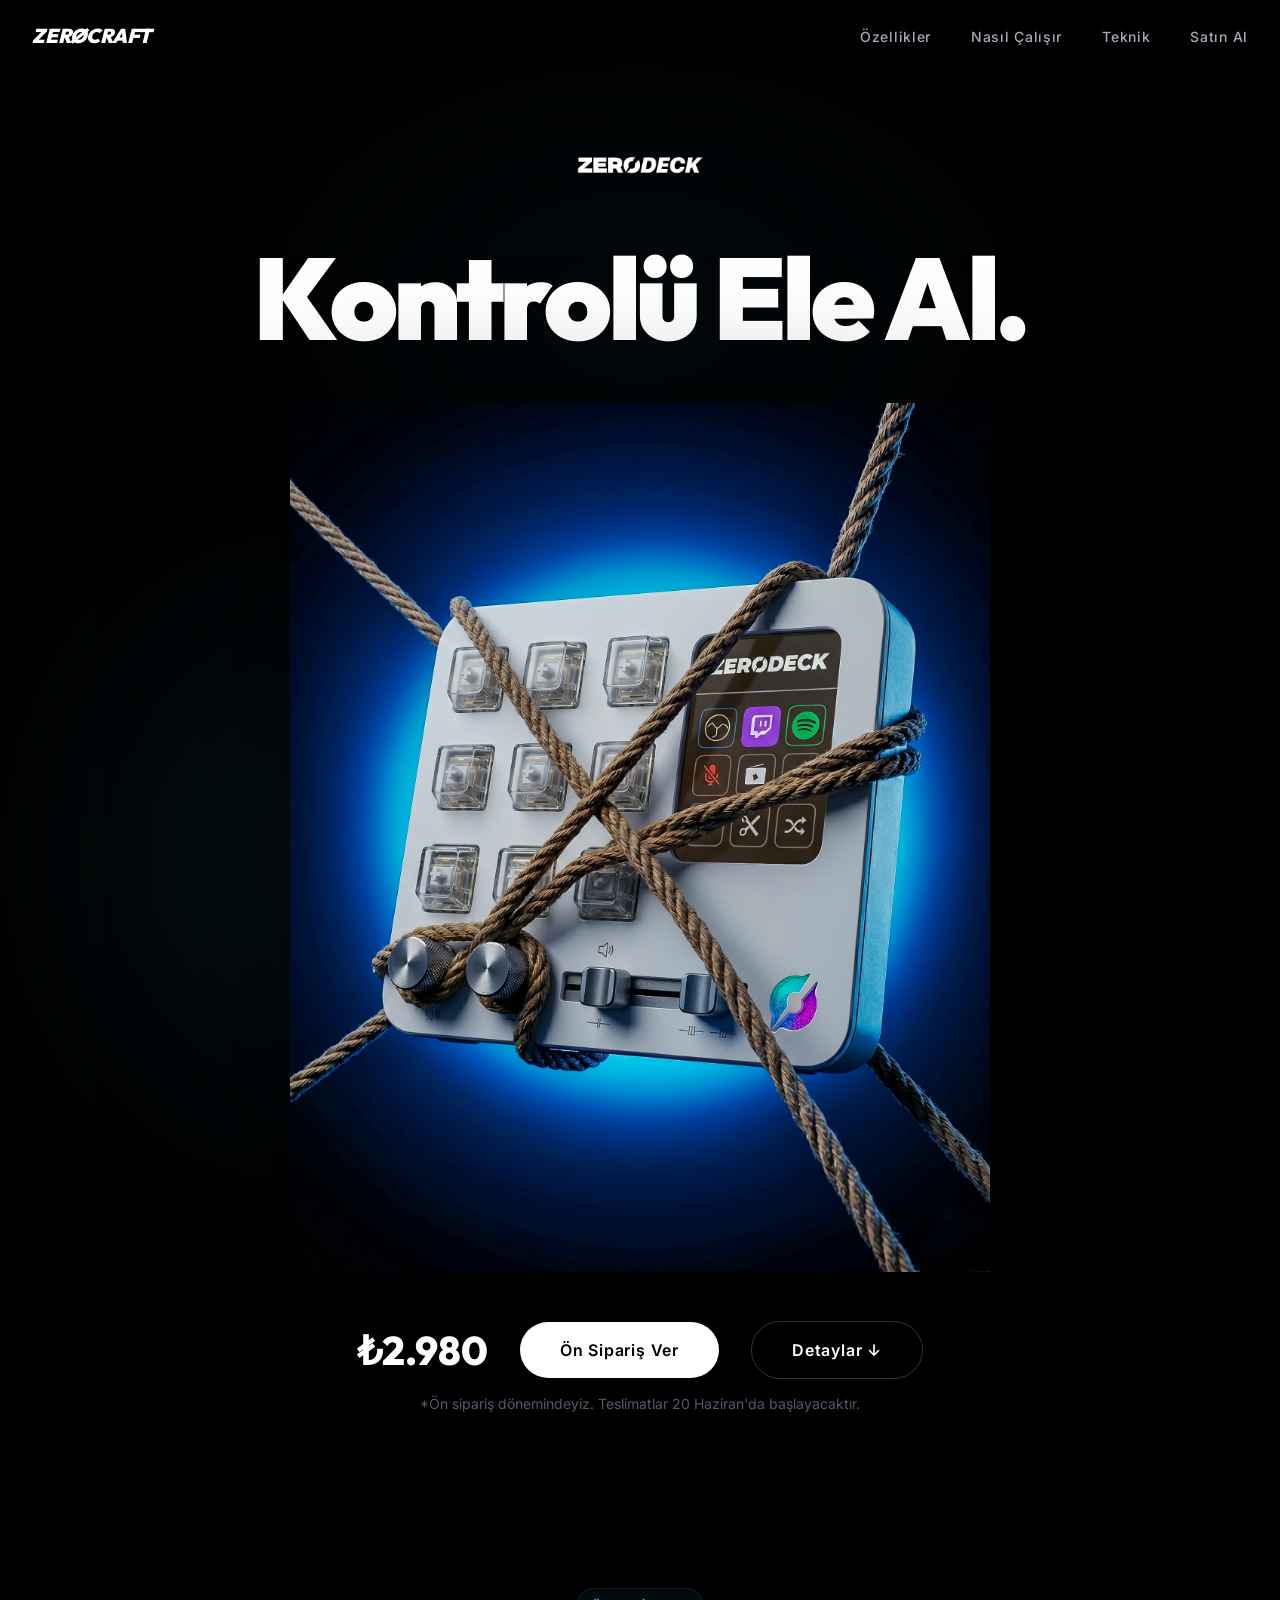
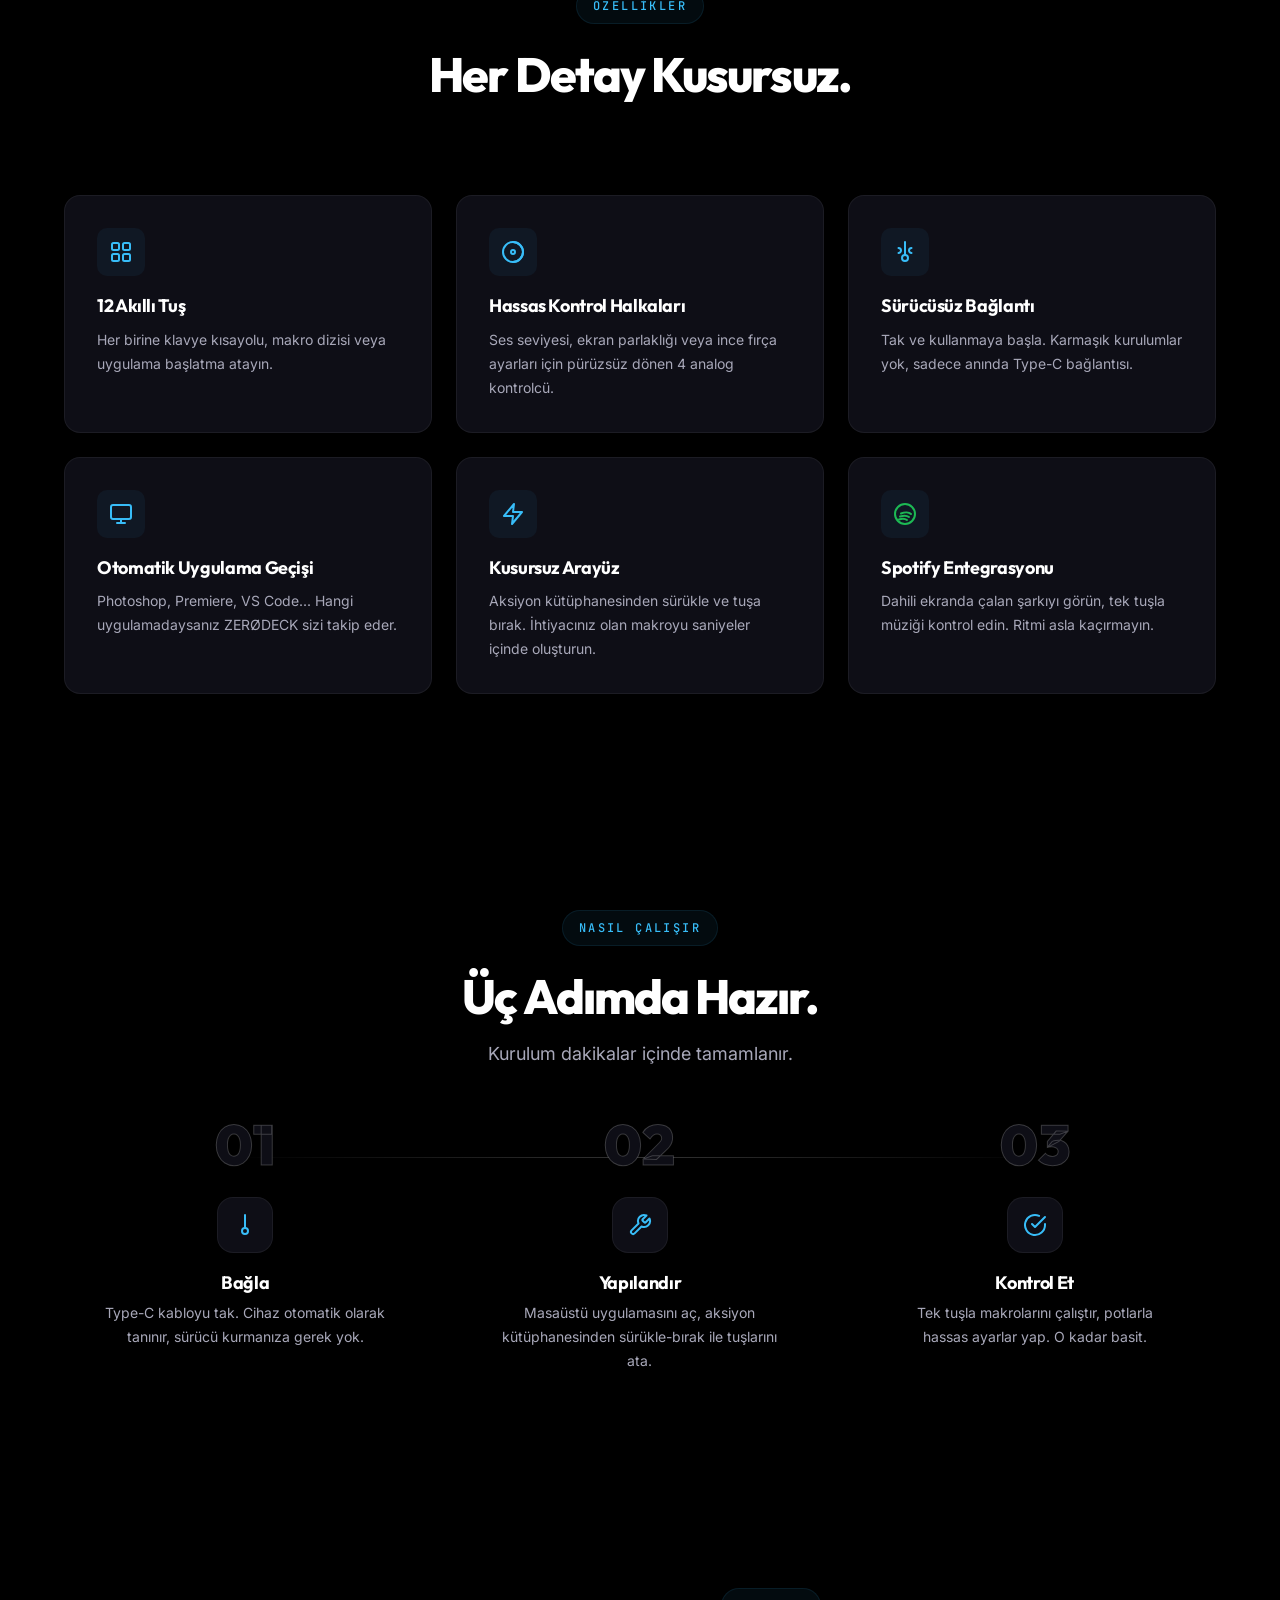
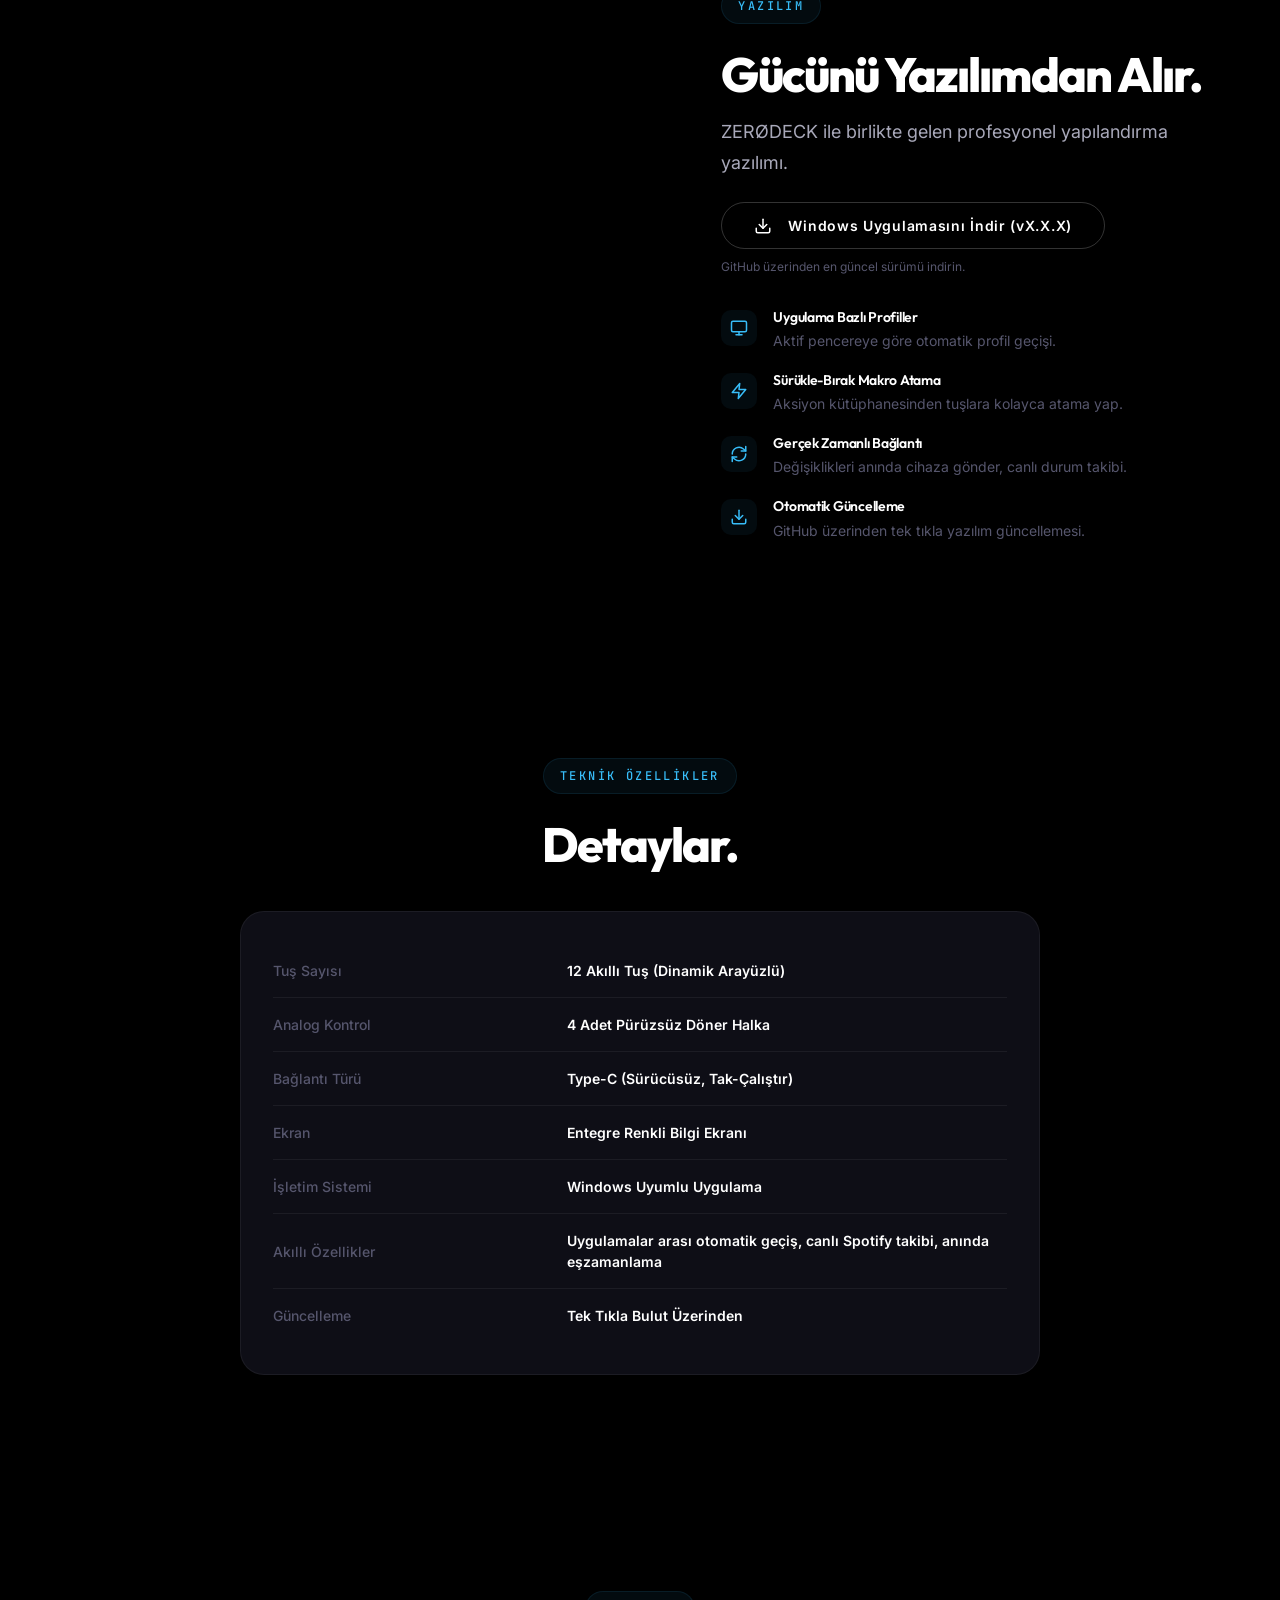
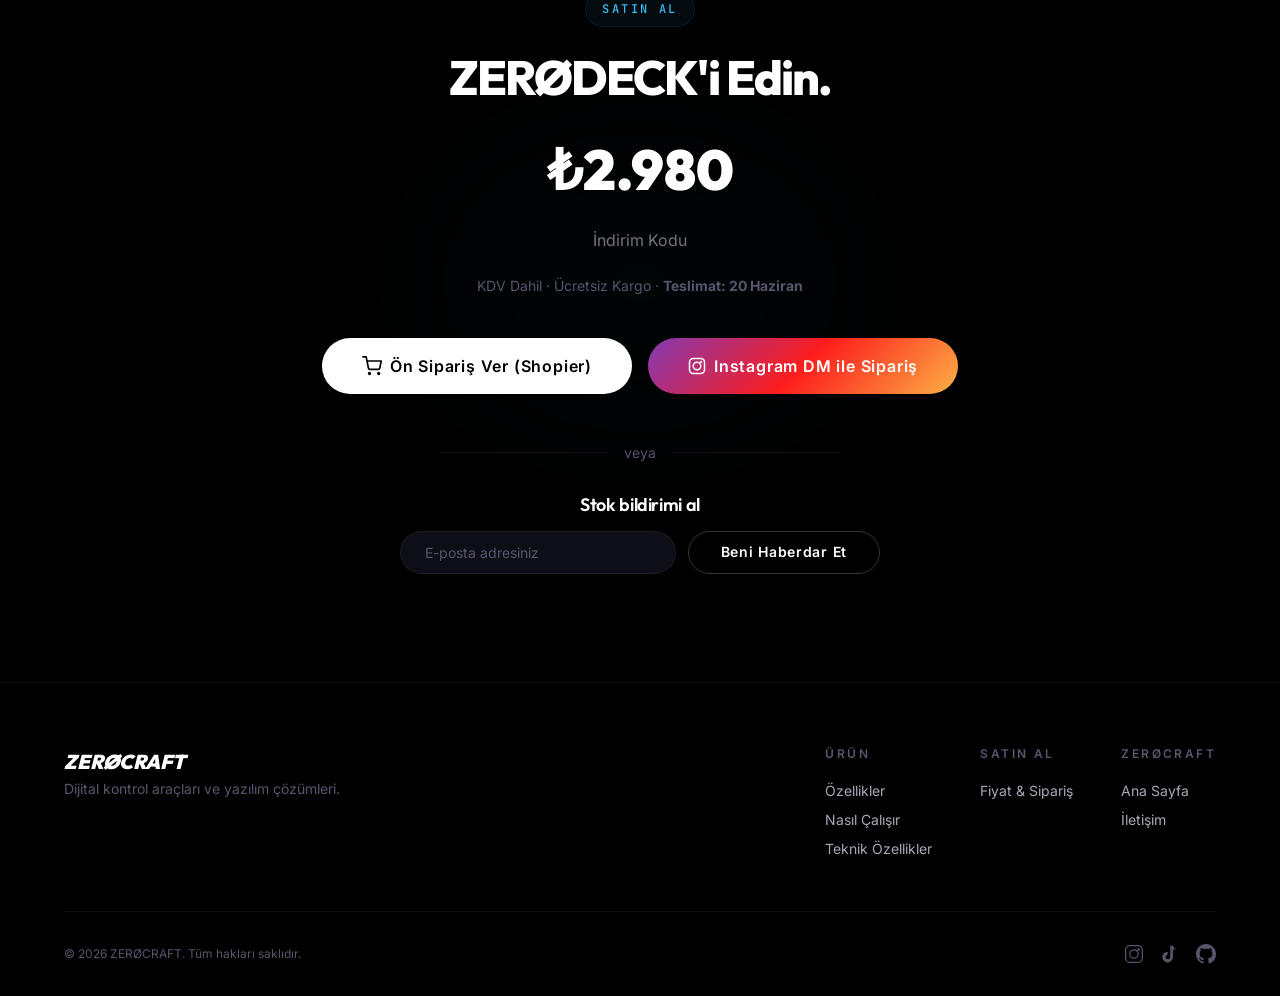
==== zerodeck.html @ d4133d85 "Remove open source links" ====
<!DOCTYPE html>
<html lang="tr">
<head>
  <meta charset="UTF-8">
  <meta name="viewport" content="width=device-width, initial-scale=1.0">
  <title>ZERØDECK — Makro Kontrol Cihazı | ZERØCRAFT</title>
  <meta name="description" content="ZERØDECK — 12 programlanabilir tuş ve 4 analog potansiyometre ile masaüstü iş akışını kontrol et. ₺2.980">
  <meta name="theme-color" content="#000000">
  <meta property="og:title" content="ZERØDECK — Makro Kontrol Cihazı">
  <meta property="og:description" content="12 akıllı tuş, hassas kontrol halkaları, kusursuz entegrasyon. ₺2.980">
  <meta property="og:type" content="product">
  <meta property="og:url" content="https://zerocraft.store/zerodeck">
  <meta property="product:price:amount" content="2980">
  <meta property="product:price:currency" content="TRY">
  <link rel="icon" type="image/png" href="assets/logos/zerodeck-icon.png">
  <link rel="preconnect" href="https://fonts.googleapis.com">
  <link rel="preconnect" href="https://fonts.gstatic.com" crossorigin>
  <link href="https://fonts.googleapis.com/css2?family=Inter:wght@300;400;500;600;700&family=JetBrains+Mono:wght@400;500&family=Outfit:wght@400;500;600;700;800;900&display=swap" rel="stylesheet">
  <link rel="stylesheet" href="css/tokens.css">
  <link rel="stylesheet" href="css/reset.css">
  <link rel="stylesheet" href="css/layout.css">
  <link rel="stylesheet" href="css/components.css">
  <link rel="stylesheet" href="css/animations.css">
  <link rel="stylesheet" href="css/pages.css">
</head>
<body>

  <!-- ======== NAVBAR ======== -->
  <nav class="navbar" id="navbar">
    <div class="nav-inner">
      <a href="index.html" class="nav-logo" id="nav-logo">ZERØCRAFT</a>
      <div class="nav-links" id="nav-links">
        <a href="#ozellikler" class="nav-link">Özellikler</a>
        <a href="#nasil-calisir" class="nav-link">Nasıl Çalışır</a>
        <a href="#teknik" class="nav-link">Teknik</a>
        <a href="#satin-al" class="nav-link">Satın Al</a>
      </div>
      <button class="nav-hamburger" id="nav-hamburger" aria-label="Menüyü aç">
        <span></span>
        <span></span>
        <span></span>
      </button>
    </div>
  </nav>

  <!-- Mobile Overlay -->
  <div class="nav-mobile-overlay" id="nav-mobile-overlay">
    <a href="#ozellikler" class="nav-link" data-mobile-link>Özellikler</a>
    <a href="#nasil-calisir" class="nav-link" data-mobile-link>Nasıl Çalışır</a>
    <a href="#teknik" class="nav-link" data-mobile-link>Teknik</a>
    <a href="#satin-al" class="nav-link" data-mobile-link>Satın Al</a>
    <hr class="divider" style="width:60px; margin: 16px 0;">
    <a href="index.html" class="nav-link" data-mobile-link>← Ana Sayfa</a>
  </div>

  <!-- ======== PRODUCT HERO ======== -->
  <section class="product-hero" id="product-hero">
    <div class="hero-grid"></div>
    <div class="product-hero-glow"></div>

    <div class="product-hero-content">
      <img src="assets/logos/zerodeck-logo.png" alt="ZERØDECK" class="product-hero-logo hero-animate hero-animate-1" id="product-logo">
      <h1 class="product-hero-tagline">
        <span class="hero-animate hero-animate-2">Kontrolü</span>
        <span class="hero-animate hero-animate-3">Ele Al.</span>
      </h1>

      <div class="product-hero-visual hero-animate hero-animate-4">
        <div class="showcase-product-glow"></div>
        <img src="assets/products/zerodeck-hero.png" alt="ZERØDECK Makro Kontrol Cihazı" class="product-hero-img" id="product-hero-img">
      </div>

      <div class="product-hero-price-block hero-animate hero-animate-5">
        <span class="product-hero-price price-display">₺2.980</span>
        <a href="#satin-al" class="btn btn-primary btn-lg" id="hero-buy-btn">Ön Sipariş Ver</a>
        <a href="#ozellikler" class="btn btn-secondary btn-lg" id="hero-details-btn">Detaylar ↓</a>
      </div>
      <p class="hero-animate hero-animate-5" style="font-size: 14px; color: var(--text-muted); margin-top: 12px;">*Ön sipariş dönemindeyiz. Teslimatlar 20 Haziran'da başlayacaktır.</p>
    </div>
  </section>

  <!-- ======== FEATURES ======== -->
  <section class="features section" id="ozellikler">
    <div class="container text-center">
      <span class="section-badge reveal">ÖZELLİKLER</span>
      <h2 class="section-title reveal delay-1">Her Detay Kusursuz.</h2>
      <p class="section-desc centered reveal delay-2">İş akışınızı hızlandırmak için donanım ve yazılımın mükemmel uyumu.</p>
    </div>

    <div class="container">
      <div class="features-grid">
        <!-- Feature 1 -->
        <div class="card reveal delay-1" id="feature-keys">
          <div class="card-icon">
            <svg width="24" height="24" viewBox="0 0 24 24" fill="none" stroke="currentColor" stroke-width="2" stroke-linecap="round" stroke-linejoin="round">
              <rect x="3" y="3" width="7" height="7" rx="1.5"/>
              <rect x="14" y="3" width="7" height="7" rx="1.5"/>
              <rect x="3" y="14" width="7" height="7" rx="1.5"/>
              <rect x="14" y="14" width="7" height="7" rx="1.5"/>
            </svg>
          </div>
          <h3 class="card-title">12 Akıllı Tuş</h3>
          <p class="card-desc">Her birine klavye kısayolu, makro dizisi veya uygulama başlatma atayın.</p>
        </div>

        <!-- Feature 2 -->
        <div class="card reveal delay-2" id="feature-pots">
          <div class="card-icon">
            <svg width="24" height="24" viewBox="0 0 24 24" fill="none" stroke="currentColor" stroke-width="2" stroke-linecap="round" stroke-linejoin="round">
              <circle cx="12" cy="12" r="10"/>
              <path d="M12 2a10 10 0 0 1 0 20"/>
              <circle cx="12" cy="12" r="2"/>
            </svg>
          </div>
          <h3 class="card-title">Hassas Kontrol Halkaları</h3>
          <p class="card-desc">Ses seviyesi, ekran parlaklığı veya ince fırça ayarları için pürüzsüz dönen 4 analog kontrolcü.</p>
        </div>

        <!-- Feature 3 -->
        <div class="card reveal delay-3" id="feature-usb">
          <div class="card-icon">
            <svg width="24" height="24" viewBox="0 0 24 24" fill="none" stroke="currentColor" stroke-width="2" stroke-linecap="round" stroke-linejoin="round">
              <path d="M12 2v10"/>
              <path d="M18.5 8a2.5 2.5 0 1 0 0 5"/>
              <path d="M5.5 8a2.5 2.5 0 1 1 0 5"/>
              <circle cx="12" cy="18" r="3"/>
              <line x1="12" y1="15" x2="12" y2="12"/>
            </svg>
          </div>
          <h3 class="card-title">Sürücüsüz Bağlantı</h3>
          <p class="card-desc">Tak ve kullanmaya başla. Karmaşık kurulumlar yok, sadece anında Type-C bağlantısı.</p>
        </div>

        <!-- Feature 4 -->
        <div class="card reveal delay-1" id="feature-profiles">
          <div class="card-icon">
            <svg width="24" height="24" viewBox="0 0 24 24" fill="none" stroke="currentColor" stroke-width="2" stroke-linecap="round" stroke-linejoin="round">
              <rect x="2" y="3" width="20" height="14" rx="2" ry="2"/>
              <line x1="8" y1="21" x2="16" y2="21"/>
              <line x1="12" y1="17" x2="12" y2="21"/>
            </svg>
          </div>
          <h3 class="card-title">Otomatik Uygulama Geçişi</h3>
          <p class="card-desc">Photoshop, Premiere, VS Code... Hangi uygulamadaysanız ZERØDECK sizi takip eder.</p>
        </div>

        <!-- Feature 5 -->
        <div class="card reveal delay-2" id="feature-dragdrop">
          <div class="card-icon">
            <svg width="24" height="24" viewBox="0 0 24 24" fill="none" stroke="currentColor" stroke-width="2" stroke-linecap="round" stroke-linejoin="round">
              <polygon points="13 2 3 14 12 14 11 22 21 10 12 10 13 2"/>
            </svg>
          </div>
          <h3 class="card-title">Kusursuz Arayüz</h3>
          <p class="card-desc">Aksiyon kütüphanesinden sürükle ve tuşa bırak. İhtiyacınız olan makroyu saniyeler içinde oluşturun.</p>
        </div>

        <!-- Feature 6 -->
        <div class="card reveal delay-3" id="feature-opensource">
          <div class="card-icon">
            <svg width="24" height="24" viewBox="0 0 24 24" fill="none" stroke="#1DB954" stroke-width="2" stroke-linecap="round" stroke-linejoin="round">
              <circle cx="12" cy="12" r="10"></circle>
              <path d="M8 11.5c3.5-1.5 8-1.5 10 .5"></path>
              <path d="M7 14.5c3-1 7-1 9 .5"></path>
              <path d="M6 17.5c2.5-1 6-1 8 .5"></path>
            </svg>
          </div>
          <h3 class="card-title">Spotify Entegrasyonu</h3>
          <p class="card-desc">Dahili ekranda çalan şarkıyı görün, tek tuşla müziği kontrol edin. Ritmi asla kaçırmayın.</p>
        </div>
      </div>
    </div>
  </section>

  <!-- ======== HOW IT WORKS ======== -->
  <section class="how-it-works section" id="nasil-calisir">
    <div class="container text-center">
      <span class="section-badge reveal">NASIL ÇALIŞIR</span>
      <h2 class="section-title reveal delay-1">Üç Adımda Hazır.</h2>
      <p class="section-desc centered reveal delay-2">Kurulum dakikalar içinde tamamlanır.</p>
    </div>

    <div class="container">
      <div class="steps">
        <!-- Step 1 -->
        <div class="step reveal delay-1" id="step-connect">
          <div class="step-number">01</div>
          <div class="step-icon">
            <svg width="24" height="24" viewBox="0 0 24 24" fill="none" stroke="currentColor" stroke-width="2" stroke-linecap="round" stroke-linejoin="round">
              <path d="M12 2v10"/>
              <circle cx="12" cy="18" r="3"/>
              <line x1="12" y1="15" x2="12" y2="12"/>
            </svg>
          </div>
          <h3 class="step-title">Bağla</h3>
          <p class="step-desc">Type-C kabloyu tak. Cihaz otomatik olarak tanınır, sürücü kurmanıza gerek yok.</p>
        </div>

        <!-- Step 2 -->
        <div class="step reveal delay-2" id="step-configure">
          <div class="step-number">02</div>
          <div class="step-icon">
            <svg width="24" height="24" viewBox="0 0 24 24" fill="none" stroke="currentColor" stroke-width="2" stroke-linecap="round" stroke-linejoin="round">
              <path d="M14.7 6.3a1 1 0 0 0 0 1.4l1.6 1.6a1 1 0 0 0 1.4 0l3.77-3.77a6 6 0 0 1-7.94 7.94l-6.91 6.91a2.12 2.12 0 0 1-3-3l6.91-6.91a6 6 0 0 1 7.94-7.94l-3.76 3.76z"/>
            </svg>
          </div>
          <h3 class="step-title">Yapılandır</h3>
          <p class="step-desc">Masaüstü uygulamasını aç, aksiyon kütüphanesinden sürükle-bırak ile tuşlarını ata.</p>
        </div>

        <!-- Step 3 -->
        <div class="step reveal delay-3" id="step-control">
          <div class="step-number">03</div>
          <div class="step-icon">
            <svg width="24" height="24" viewBox="0 0 24 24" fill="none" stroke="currentColor" stroke-width="2" stroke-linecap="round" stroke-linejoin="round">
              <path d="M22 11.08V12a10 10 0 1 1-5.93-9.14"/>
              <polyline points="22 4 12 14.01 9 11.01"/>
            </svg>
          </div>
          <h3 class="step-title">Kontrol Et</h3>
          <p class="step-desc">Tek tuşla makrolarını çalıştır, potlarla hassas ayarlar yap. O kadar basit.</p>
        </div>
      </div>
    </div>
  </section>

  <!-- ======== SOFTWARE ======== -->
  <section class="software-section section" id="yazilim">
    <div class="container">
      <div class="software-inner">
        <div class="software-visual reveal-left" style="background: transparent; border: none; overflow: hidden; border-radius: var(--radius-xl); filter: drop-shadow(0 20px 40px rgba(0,0,0,0.5));">
          <video src="assets/products/gecis.mp4" autoplay loop muted playsinline class="software-screenshot" style="width: 100%; height: auto; border-radius: var(--radius-xl);"></video>
        </div>

        <div class="reveal-right">
          <span class="section-badge">YAZILIM</span>
          <h2 class="section-title">Gücünü Yazılımdan Alır.</h2>
          <p class="section-desc">ZERØDECK ile birlikte gelen profesyonel yapılandırma yazılımı.</p>
          
          <div style="margin: var(--space-6) 0;">
            <a href="https://github.com/turkishpinkman/zerodeck/releases/latest" id="dynamic-download-btn" class="btn btn-secondary" target="_blank" rel="noopener">
              <svg width="18" height="18" viewBox="0 0 24 24" fill="none" stroke="currentColor" stroke-width="2" stroke-linecap="round" stroke-linejoin="round" style="margin-right: 8px;">
                <path d="M21 15v4a2 2 0 0 1-2 2H5a2 2 0 0 1-2-2v-4"></path>
                <polyline points="7 10 12 15 17 10"></polyline>
                <line x1="12" y1="15" x2="12" y2="3"></line>
              </svg>
              Windows Uygulamasını İndir (vX.X.X)
            </a>
            <p id="download-fallback-text" style="font-size: 12px; color: var(--text-muted); margin-top: 8px; display: none;">GitHub üzerinden en güncel sürümü indirin.</p>
          </div>

          <div class="software-features-list">
            <div class="software-feature">
              <div class="software-feature-icon">
                <svg width="18" height="18" viewBox="0 0 24 24" fill="none" stroke="currentColor" stroke-width="2" stroke-linecap="round" stroke-linejoin="round">
                  <rect x="2" y="3" width="20" height="14" rx="2"/>
                  <line x1="8" y1="21" x2="16" y2="21"/>
                  <line x1="12" y1="17" x2="12" y2="21"/>
                </svg>
              </div>
              <div class="software-feature-text">
                <h4>Uygulama Bazlı Profiller</h4>
                <p>Aktif pencereye göre otomatik profil geçişi.</p>
              </div>
            </div>

            <div class="software-feature">
              <div class="software-feature-icon">
                <svg width="18" height="18" viewBox="0 0 24 24" fill="none" stroke="currentColor" stroke-width="2" stroke-linecap="round" stroke-linejoin="round">
                  <polygon points="13 2 3 14 12 14 11 22 21 10 12 10 13 2"/>
                </svg>
              </div>
              <div class="software-feature-text">
                <h4>Sürükle-Bırak Makro Atama</h4>
                <p>Aksiyon kütüphanesinden tuşlara kolayca atama yap.</p>
              </div>
            </div>

            <div class="software-feature">
              <div class="software-feature-icon">
                <svg width="18" height="18" viewBox="0 0 24 24" fill="none" stroke="currentColor" stroke-width="2" stroke-linecap="round" stroke-linejoin="round">
                  <path d="M21 2v6h-6"/>
                  <path d="M3 12a9 9 0 0 1 15-6.7L21 8"/>
                  <path d="M3 22v-6h6"/>
                  <path d="M21 12a9 9 0 0 1-15 6.7L3 16"/>
                </svg>
              </div>
              <div class="software-feature-text">
                <h4>Gerçek Zamanlı Bağlantı</h4>
                <p>Değişiklikleri anında cihaza gönder, canlı durum takibi.</p>
              </div>
            </div>

            <div class="software-feature">
              <div class="software-feature-icon">
                <svg width="18" height="18" viewBox="0 0 24 24" fill="none" stroke="currentColor" stroke-width="2" stroke-linecap="round" stroke-linejoin="round">
                  <path d="M21 15v4a2 2 0 0 1-2 2H5a2 2 0 0 1-2-2v-4"/>
                  <polyline points="7 10 12 15 17 10"/>
                  <line x1="12" y1="15" x2="12" y2="3"/>
                </svg>
              </div>
              <div class="software-feature-text">
                <h4>Otomatik Güncelleme</h4>
                <p>GitHub üzerinden tek tıkla yazılım güncellemesi.</p>
              </div>
            </div>
          </div>
        </div>
      </div>
    </div>
  </section>

  <!-- ======== SPECS ======== -->
  <section class="specs-section section" id="teknik">
    <div class="container">
      <div class="specs-inner">
        <div class="text-center">
          <span class="section-badge reveal">TEKNİK ÖZELLİKLER</span>
          <h2 class="section-title reveal delay-1">Detaylar.</h2>
        </div>

        <div class="specs-table-wrapper reveal delay-2">
          <table class="spec-table" id="spec-table">
            <tbody>
              <tr>
                <td>Tuş Sayısı</td>
                <td>12 Akıllı Tuş (Dinamik Arayüzlü)</td>
              </tr>
              <tr>
                <td>Analog Kontrol</td>
                <td>4 Adet Pürüzsüz Döner Halka</td>
              </tr>
              <tr>
                <td>Bağlantı Türü</td>
                <td>Type-C (Sürücüsüz, Tak-Çalıştır)</td>
              </tr>
              <tr>
                <td>Ekran</td>
                <td>Entegre Renkli Bilgi Ekranı</td>
              </tr>
              <tr>
                <td>İşletim Sistemi</td>
                <td>Windows Uyumlu Uygulama</td>
              </tr>
              <tr>
                <td>Akıllı Özellikler</td>
                <td>Uygulamalar arası otomatik geçiş, canlı Spotify takibi, anında eşzamanlama</td>
              </tr>
              <tr>
                <td>Güncelleme</td>
                <td>Tek Tıkla Bulut Üzerinden</td>
              </tr>
            </tbody>
          </table>
        </div>
      </div>
    </div>
  </section>

  <!-- ======== CTA — SATIN AL ======== -->
  <section class="cta-section section" id="satin-al">
    <div class="cta-glow"></div>
    <div class="container">
      <div class="cta-content">
        <span class="section-badge reveal">SATIN AL</span>
        <h2 class="section-title reveal delay-1">ZERØDECK'i Edin.</h2>
        <div class="cta-price reveal delay-2 price-display">₺2.980</div>
        
        <div class="discount-wrapper reveal delay-2" style="margin: var(--space-4) auto; max-width: 300px;">
          <input type="text" id="discount-input" class="form-input" placeholder="İndirim Kodu" style="text-align: center; margin-bottom: 8px;">
          <p id="discount-message" style="font-size: 14px; color: #1DB954; display: none; margin: 0; font-weight: 500;">%20 İndirim Uygulandı!</p>
        </div>
        <p class="cta-note reveal delay-2">KDV Dahil · Ücretsiz Kargo · <strong>Teslimat: 20 Haziran</strong></p>

        <div class="cta-buttons reveal delay-3">
          <a href="#" class="btn btn-primary btn-lg" id="btn-shopier" target="_blank" rel="noopener">
            <svg width="20" height="20" viewBox="0 0 24 24" fill="none" stroke="currentColor" stroke-width="2" stroke-linecap="round" stroke-linejoin="round">
              <circle cx="9" cy="21" r="1"></circle>
              <circle cx="20" cy="21" r="1"></circle>
              <path d="M1 1h4l2.68 13.39a2 2 0 0 0 2 1.61h9.72a2 2 0 0 0 2-1.61L23 6H6"></path>
            </svg>
            Ön Sipariş Ver (Shopier)
          </a>

          <a href="https://instagram.com/sifirdanyapiyorum" class="btn btn-instagram btn-lg" id="btn-instagram-dm" target="_blank" rel="noopener">
            <svg width="18" height="18" viewBox="0 0 24 24" fill="none" stroke="currentColor" stroke-width="2" stroke-linecap="round" stroke-linejoin="round">
              <rect x="2" y="2" width="20" height="20" rx="5"/>
              <circle cx="12" cy="12" r="5"/>
              <circle cx="17.5" cy="6.5" r="1.5" fill="currentColor" stroke="none"/>
            </svg>
            Instagram DM ile Sipariş
          </a>
        </div>

        <div class="cta-divider reveal delay-4">
          <span>veya</span>
        </div>

        <!-- Waitlist -->
        <div class="waitlist reveal delay-5" id="waitlist-section">
          <h3 class="waitlist-title">Stok bildirimi al</h3>
          <form class="waitlist-form" id="waitlist-form">
            <input type="email" class="input" id="waitlist-email" placeholder="E-posta adresiniz" required autocomplete="email">
            <button type="submit" class="btn btn-secondary" id="waitlist-submit">Beni Haberdar Et</button>
          </form>
          <div class="waitlist-success" id="waitlist-success">
            <svg width="18" height="18" viewBox="0 0 24 24" fill="none" stroke="currentColor" stroke-width="2" stroke-linecap="round" stroke-linejoin="round">
              <path d="M22 11.08V12a10 10 0 1 1-5.93-9.14"/>
              <polyline points="22 4 12 14.01 9 11.01"/>
            </svg>
            Kaydınız alındı! Stok geldiğinde sizi bilgilendireceğiz.
          </div>
        </div>
      </div>
    </div>
  </section>

  <!-- ======== FOOTER ======== -->
  <footer class="footer" id="footer">
    <div class="footer-inner">
      <div class="footer-top">
        <div>
          <a href="index.html" class="footer-brand">ZERØCRAFT</a>
          <p class="footer-tagline">Dijital kontrol araçları ve yazılım çözümleri.</p>
        </div>
        <div class="footer-nav">
          <div class="footer-nav-group">
            <h4>Ürün</h4>
            <a href="#ozellikler">Özellikler</a>
            <a href="#nasil-calisir">Nasıl Çalışır</a>
            <a href="#teknik">Teknik Özellikler</a>
          </div>
          <div class="footer-nav-group">
            <h4>Satın Al</h4>
            <a href="#satin-al">Fiyat & Sipariş</a>
          </div>
          <div class="footer-nav-group">
            <h4>ZERØCRAFT</h4>
            <a href="index.html">Ana Sayfa</a>
            <a href="mailto:info@zerocraft.store">İletişim</a>
          </div>
        </div>
      </div>
      <div class="footer-bottom">
        <p class="footer-copy">© 2026 ZERØCRAFT. Tüm hakları saklıdır.</p>
        <div class="footer-socials">
          <a href="https://instagram.com/sifirdanyapiyorum" target="_blank" rel="noopener" aria-label="Instagram">
            <svg width="20" height="20" viewBox="0 0 24 24" fill="none" stroke="currentColor" stroke-width="1.5" stroke-linecap="round" stroke-linejoin="round">
              <rect x="2" y="2" width="20" height="20" rx="5"/>
              <circle cx="12" cy="12" r="5"/>
              <circle cx="17.5" cy="6.5" r="1.5" fill="currentColor" stroke="none"/>
            </svg>
          </a>
          <a href="https://tiktok.com/@sifirdanyapiyorum" target="_blank" rel="noopener" aria-label="TikTok">
            <svg width="20" height="20" viewBox="0 0 24 24" fill="currentColor" stroke="none">
              <path d="M19.59 6.69a4.83 4.83 0 0 1-3.77-4.25V2h-3.45v13.67a2.89 2.89 0 0 1-5.77 0 2.89 2.89 0 0 1 2.55-2.87v-3.48a6.37 6.37 0 1 0 6.37 6.37V6.69h3.07z"/>
            </svg>
          </a>
          <a href="https://github.com/turkishpinkman/zerodeck" target="_blank" rel="noopener" aria-label="GitHub">
            <svg width="20" height="20" viewBox="0 0 24 24" fill="currentColor" stroke="none">
              <path d="M12 0C5.37 0 0 5.37 0 12c0 5.31 3.435 9.795 8.205 11.385.6.105.825-.255.825-.57 0-.285-.015-1.23-.015-2.235-3.015.555-3.795-.735-4.035-1.41-.135-.345-.72-1.41-1.23-1.695-.42-.225-1.02-.78-.015-.795.945-.015 1.62.87 1.845 1.23 1.08 1.815 2.805 1.305 3.495.99.105-.78.42-1.305.765-1.605-2.67-.3-5.46-1.335-5.46-5.925 0-1.305.465-2.385 1.23-3.225-.12-.3-.54-1.53.12-3.18 0 0 1.005-.315 3.3 1.23.96-.27 1.98-.405 3-.405s2.04.135 3 .405c2.295-1.56 3.3-1.23 3.3-1.23.66 1.65.24 2.88.12 3.18.765.84 1.23 1.905 1.23 3.225 0 4.605-2.805 5.625-5.475 5.925.435.375.81 1.095.81 2.22 0 1.605-.015 2.895-.015 3.3 0 .315.225.69.825.57A12.02 12.02 0 0024 12c0-6.63-5.37-12-12-12z"/>
            </svg>
          </a>
        </div>
      </div>
    </div>
  </footer>

  <script src="js/main.js"></script>
  <script src="js/animations.js"></script>
  <script src="js/waitlist.js"></script>
  <script src="js/github-releases.js"></script>
  <script src="js/discount.js"></script>
</body>
</html>
---- css/tokens.css ----
/* =============================================
   ZERØCRAFT — Design Tokens
   Premium dark theme. Minimal color. Maximum impact.
   ============================================= */

:root {
  /* ===== COLOR SYSTEM ===== */
  --black: #000000;
  --white: #ffffff;

  /* Neutral Scale */
  --gray-50:  #f7f7f8;
  --gray-100: #ececf0;
  --gray-200: #d5d5de;
  --gray-300: #a8a8b9;
  --gray-400: #7c7c94;
  --gray-500: #56566d;
  --gray-600: #3d3d52;
  --gray-700: #2a2a3a;
  --gray-800: #1a1a24;
  --gray-900: #0f0f15;
  --gray-950: #08080c;

  /* Accent — Subtle sky-blue, used sparingly */
  --accent: #38bdf8;
  --accent-hover: #7dd3fc;
  --accent-soft: rgba(56, 189, 248, 0.06);
  --accent-medium: rgba(56, 189, 248, 0.10);
  --accent-glow: rgba(56, 189, 248, 0.15);
  --accent-strong: rgba(56, 189, 248, 0.30);

  /* Semantic */
  --success: #22c55e;
  --warning: #f59e0b;
  --error: #ef4444;

  /* Backgrounds */
  --bg: #000000;
  --bg-elevated: #07070d;
  --bg-card: #0e0e16;
  --bg-card-hover: #14141e;
  --bg-glass: rgba(8, 8, 14, 0.85);
  --bg-glass-heavy: rgba(8, 8, 14, 0.95);

  /* Text */
  --text: #ffffff;
  --text-secondary: #a8a8b9;
  --text-muted: #56566d;
  --text-inverse: #000000;

  /* Borders */
  --border: rgba(255, 255, 255, 0.06);
  --border-hover: rgba(255, 255, 255, 0.12);
  --border-strong: rgba(255, 255, 255, 0.20);
  --border-accent: rgba(56, 189, 248, 0.20);

  /* ===== TYPOGRAPHY ===== */
  --font-display: 'Outfit', -apple-system, BlinkMacSystemFont, sans-serif;
  --font-body: 'Inter', -apple-system, BlinkMacSystemFont, sans-serif;
  --font-mono: 'JetBrains Mono', 'Fira Code', monospace;

  /* Font Sizes — Fluid scale */
  --text-xs:   0.75rem;
  --text-sm:   0.875rem;
  --text-base: 1rem;
  --text-lg:   1.125rem;
  --text-xl:   1.25rem;
  --text-2xl:  1.5rem;
  --text-3xl:  2rem;
  --text-4xl:  2.5rem;
  --text-5xl:  3.5rem;
  --text-6xl:  4.5rem;

  /* Fluid display sizes */
  --text-hero:    clamp(3rem, 9vw, 7.5rem);
  --text-display: clamp(2rem, 5vw, 4rem);
  --text-section: clamp(1.75rem, 4vw, 3rem);

  /* Line Heights */
  --leading-none:    1;
  --leading-tight:   1.1;
  --leading-snug:    1.25;
  --leading-normal:  1.5;
  --leading-relaxed: 1.7;

  /* Letter Spacing */
  --tracking-tighter: -0.04em;
  --tracking-tight:   -0.02em;
  --tracking-normal:  0;
  --tracking-wide:    0.05em;
  --tracking-wider:   0.1em;
  --tracking-widest:  0.2em;

  /* ===== SPACING ===== */
  --space-1:  0.25rem;
  --space-2:  0.5rem;
  --space-3:  0.75rem;
  --space-4:  1rem;
  --space-5:  1.25rem;
  --space-6:  1.5rem;
  --space-8:  2rem;
  --space-10: 2.5rem;
  --space-12: 3rem;
  --space-16: 4rem;
  --space-20: 5rem;
  --space-24: 6rem;
  --space-32: 8rem;
  --space-40: 10rem;
  --space-48: 12rem;

  /* ===== BORDERS ===== */
  --radius-sm:   6px;
  --radius-md:   10px;
  --radius-lg:   16px;
  --radius-xl:   24px;
  --radius-2xl:  32px;
  --radius-full: 9999px;

  /* ===== SHADOWS ===== */
  --shadow-sm:   0 2px 8px rgba(0, 0, 0, 0.4);
  --shadow-md:   0 8px 24px rgba(0, 0, 0, 0.5);
  --shadow-lg:   0 16px 48px rgba(0, 0, 0, 0.6);
  --shadow-xl:   0 24px 80px rgba(0, 0, 0, 0.7);
  --shadow-glow: 0 0 40px var(--accent-glow);
  --shadow-glow-strong: 0 0 80px var(--accent-strong);
  --shadow-product: 0 40px 100px rgba(0, 0, 0, 0.8);

  /* ===== TRANSITIONS ===== */
  --ease-out:    cubic-bezier(0.16, 1, 0.3, 1);
  --ease-in-out: cubic-bezier(0.65, 0, 0.35, 1);
  --ease-spring: cubic-bezier(0.34, 1.56, 0.64, 1);

  --duration-fast:   150ms;
  --duration-normal: 300ms;
  --duration-slow:   500ms;
  --duration-slower: 800ms;

  /* ===== Z-INDEX ===== */
  --z-base:     1;
  --z-dropdown: 100;
  --z-sticky:   200;
  --z-navbar:   1000;
  --z-overlay:  1500;
  --z-modal:    2000;
  --z-toast:    3000;

  /* ===== LAYOUT ===== */
  --navbar-h: 72px;
  --container-max:    1200px;
  --container-wide:   1400px;
  --container-narrow: 800px;
  --section-gap: clamp(6rem, 12vh, 10rem);
}
---- css/layout.css ----
/* =============================================
   ZERØCRAFT — Layout System
   Container, sections, grid, responsive utilities
   ============================================= */

/* === Container === */
.container {
  width: 100%;
  max-width: var(--container-max);
  margin: 0 auto;
  padding: 0 var(--space-6);
}

.container--wide {
  max-width: var(--container-wide);
}

.container--narrow {
  max-width: var(--container-narrow);
}

/* === Section === */
.section {
  padding: var(--section-gap) 0;
  position: relative;
}

.section--full {
  min-height: 100vh;
  display: flex;
  align-items: center;
}

/* === Flex Utilities === */
.flex { display: flex; }
.flex-col { flex-direction: column; }
.flex-center { align-items: center; justify-content: center; }
.flex-between { justify-content: space-between; }
.flex-wrap { flex-wrap: wrap; }
.gap-1 { gap: var(--space-1); }
.gap-2 { gap: var(--space-2); }
.gap-3 { gap: var(--space-3); }
.gap-4 { gap: var(--space-4); }
.gap-6 { gap: var(--space-6); }
.gap-8 { gap: var(--space-8); }

/* === Grid Utilities === */
.grid {
  display: grid;
  gap: var(--space-6);
}

.grid-2 { grid-template-columns: repeat(2, 1fr); }
.grid-3 { grid-template-columns: repeat(3, 1fr); }
.grid-4 { grid-template-columns: repeat(4, 1fr); }

/* === Text Utilities === */
.text-center { text-align: center; }
.text-left { text-align: left; }
.text-right { text-align: right; }

.text-balance {
  text-wrap: balance;
}

/* === Responsive === */
@media (max-width: 1024px) {
  .container {
    padding: 0 var(--space-8);
  }

  .grid-3 {
    grid-template-columns: repeat(2, 1fr);
  }

  .grid-4 {
    grid-template-columns: repeat(2, 1fr);
  }
}

@media (max-width: 768px) {
  :root {
    --navbar-h: 64px;
    --section-gap: clamp(4rem, 10vh, 7rem);
  }

  .container {
    padding: 0 var(--space-5);
  }

  .grid-2,
  .grid-3,
  .grid-4 {
    grid-template-columns: 1fr;
  }
}

@media (max-width: 480px) {
  .container {
    padding: 0 var(--space-4);
  }
}

/* === Spacer Utility === */
.spacer-sm { height: var(--space-8); }
.spacer-md { height: var(--space-16); }
.spacer-lg { height: var(--space-24); }
---- css/components.css ----
/* =============================================
   ZERØCRAFT — Components
   Navbar, buttons, cards, forms, footer
   ============================================= */

/* ===== NAVBAR ===== */
.navbar {
  position: fixed;
  top: 0;
  left: 0;
  right: 0;
  height: var(--navbar-h);
  z-index: var(--z-navbar);
  transition: all var(--duration-slow) var(--ease-out);
}

.navbar::before {
  content: '';
  position: absolute;
  inset: 0;
  background: var(--bg-glass-heavy);
  backdrop-filter: blur(20px);
  -webkit-backdrop-filter: blur(20px);
  border-bottom: 1px solid var(--border);
  opacity: 0;
  transition: opacity var(--duration-slow) var(--ease-out);
}

.navbar.scrolled::before {
  opacity: 1;
}

.nav-inner {
  display: flex;
  align-items: center;
  justify-content: space-between;
  height: 100%;
  max-width: var(--container-wide);
  margin: 0 auto;
  padding: 0 var(--space-8);
  position: relative;
  z-index: 2;
}

.nav-logo {
  font-family: var(--font-display);
  font-weight: 900;
  font-style: italic;
  font-size: var(--text-xl);
  letter-spacing: -0.01em;
  color: var(--white);
  transition: opacity var(--duration-fast) var(--ease-out);
}

.nav-logo:hover {
  opacity: 0.8;
}

.nav-links {
  display: flex;
  align-items: center;
  gap: var(--space-10);
}

.nav-link {
  font-family: var(--font-body);
  font-size: var(--text-sm);
  font-weight: 500;
  color: var(--text-secondary);
  letter-spacing: var(--tracking-wide);
  position: relative;
  padding: var(--space-2) 0;
  transition: color var(--duration-normal) var(--ease-out);
}

.nav-link::after {
  content: '';
  position: absolute;
  bottom: 0;
  left: 0;
  width: 0;
  height: 1px;
  background: var(--white);
  transition: width var(--duration-normal) var(--ease-out);
}

.nav-link:hover {
  color: var(--white);
}

.nav-link:hover::after {
  width: 100%;
}

/* Hamburger */
.nav-hamburger {
  display: none;
  flex-direction: column;
  gap: 5px;
  padding: var(--space-2);
  z-index: 10;
}

.nav-hamburger span {
  display: block;
  width: 22px;
  height: 1.5px;
  background: var(--white);
  transition: all var(--duration-normal) var(--ease-out);
  transform-origin: center;
}

.nav-hamburger.active span:nth-child(1) {
  transform: rotate(45deg) translate(4px, 5px);
}

.nav-hamburger.active span:nth-child(2) {
  opacity: 0;
}

.nav-hamburger.active span:nth-child(3) {
  transform: rotate(-45deg) translate(4px, -5px);
}

/* Mobile Nav */
.nav-mobile-overlay {
  display: none;
  position: fixed;
  inset: 0;
  background: var(--bg-glass-heavy);
  backdrop-filter: blur(30px);
  -webkit-backdrop-filter: blur(30px);
  z-index: var(--z-overlay);
  flex-direction: column;
  align-items: center;
  justify-content: center;
  gap: var(--space-8);
  opacity: 0;
  transition: opacity var(--duration-slow) var(--ease-out);
}

.nav-mobile-overlay.active {
  display: flex;
  opacity: 1;
}

.nav-mobile-overlay .nav-link {
  font-size: var(--text-2xl);
  font-family: var(--font-display);
  font-weight: 600;
  color: var(--text);
}

@media (max-width: 768px) {
  .nav-links {
    display: none;
  }

  .nav-hamburger {
    display: flex;
  }
}


/* ===== BUTTONS ===== */
.btn {
  display: inline-flex;
  align-items: center;
  justify-content: center;
  gap: var(--space-2);
  font-family: var(--font-body);
  font-weight: 600;
  font-size: var(--text-sm);
  letter-spacing: var(--tracking-wide);
  padding: var(--space-3) var(--space-8);
  border-radius: var(--radius-full);
  transition: all var(--duration-normal) var(--ease-out);
  cursor: pointer;
  text-decoration: none;
  white-space: nowrap;
  border: none;
  position: relative;
  overflow: hidden;
}

.btn-primary {
  background: var(--white);
  color: var(--black);
}

.btn-primary:hover {
  background: var(--gray-200);
  transform: translateY(-1px);
  box-shadow: 0 8px 30px rgba(255, 255, 255, 0.1);
}

.btn-primary:active {
  transform: translateY(0);
}

/* Large button variant */
.btn-lg {
  padding: var(--space-4) var(--space-10);
  font-size: var(--text-base);
}

/* Secondary — outline */
.btn-secondary {
  background: transparent;
  color: var(--white);
  border: 1px solid var(--border-strong);
}

.btn-secondary:hover {
  border-color: var(--white);
  background: rgba(255, 255, 255, 0.05);
  transform: translateY(-1px);
}

/* Ghost — text only */
.btn-ghost {
  background: transparent;
  color: var(--text-secondary);
  padding: var(--space-2) var(--space-4);
}

.btn-ghost:hover {
  color: var(--white);
}

/* Accent button */
.btn-accent {
  background: var(--accent);
  color: var(--black);
}

.btn-accent:hover {
  background: var(--accent-hover);
  transform: translateY(-1px);
  box-shadow: var(--shadow-glow);
}

/* Icon button */
.btn-icon {
  width: 44px;
  height: 44px;
  padding: 0;
  border-radius: var(--radius-md);
  display: flex;
  align-items: center;
  justify-content: center;
  color: var(--text-secondary);
  transition: all var(--duration-fast) var(--ease-out);
}

.btn-icon:hover {
  color: var(--white);
  background: rgba(255, 255, 255, 0.06);
}


/* ===== CARDS ===== */
.card {
  background: var(--bg-card);
  border: 1px solid var(--border);
  border-radius: var(--radius-lg);
  padding: var(--space-8);
  transition: all var(--duration-normal) var(--ease-out);
}

.card:hover {
  border-color: var(--border-hover);
  background: var(--bg-card-hover);
  transform: translateY(-2px);
}

.card-icon {
  width: 48px;
  height: 48px;
  border-radius: var(--radius-md);
  background: var(--accent-soft);
  display: flex;
  align-items: center;
  justify-content: center;
  margin-bottom: var(--space-5);
  color: var(--accent);
}

.card-title {
  font-family: var(--font-display);
  font-size: var(--text-lg);
  font-weight: 700;
  color: var(--text);
  margin-bottom: var(--space-3);
}

.card-desc {
  font-size: var(--text-sm);
  color: var(--text-secondary);
  line-height: var(--leading-relaxed);
}


/* ===== SECTION HEADERS ===== */
.section-badge {
  display: inline-flex;
  align-items: center;
  gap: var(--space-2);
  font-family: var(--font-mono);
  font-size: var(--text-xs);
  font-weight: 500;
  color: var(--accent);
  letter-spacing: var(--tracking-widest);
  text-transform: uppercase;
  margin-bottom: var(--space-6);
  padding: var(--space-2) var(--space-4);
  background: var(--accent-soft);
  border: 1px solid rgba(56, 189, 248, 0.1);
  border-radius: var(--radius-full);
}

.section-title {
  font-family: var(--font-display);
  font-size: var(--text-section);
  font-weight: 800;
  color: var(--text);
  letter-spacing: var(--tracking-tighter);
  margin-bottom: var(--space-4);
}

.section-desc {
  font-size: var(--text-lg);
  color: var(--text-secondary);
  max-width: 600px;
  line-height: var(--leading-relaxed);
}

.section-desc.centered {
  margin: 0 auto;
}


/* ===== FORMS ===== */
.input-group {
  display: flex;
  gap: var(--space-3);
  max-width: 480px;
}

.input {
  flex: 1;
  background: var(--bg-card);
  border: 1px solid var(--border);
  border-radius: var(--radius-full);
  padding: var(--space-3) var(--space-6);
  color: var(--text);
  font-size: var(--text-sm);
  transition: all var(--duration-fast) var(--ease-out);
}

.input::placeholder {
  color: var(--text-muted);
}

.input:focus {
  border-color: var(--border-strong);
  background: var(--bg-card-hover);
  box-shadow: 0 0 0 3px var(--accent-soft);
}

@media (max-width: 480px) {
  .input-group {
    flex-direction: column;
  }
}


/* ===== SPEC TABLE ===== */
.spec-table {
  width: 100%;
  border-collapse: collapse;
}

.spec-table tr {
  border-bottom: 1px solid var(--border);
}

.spec-table tr:last-child {
  border-bottom: none;
}

.spec-table td {
  padding: var(--space-4) 0;
  font-size: var(--text-sm);
}

.spec-table td:first-child {
  color: var(--text-muted);
  font-weight: 500;
  width: 40%;
  padding-right: var(--space-8);
}

.spec-table td:last-child {
  color: var(--text);
  font-weight: 600;
}


/* ===== DIVIDER ===== */
.divider {
  height: 1px;
  background: var(--border);
  border: none;
  margin: var(--space-16) 0;
}


/* ===== FOOTER ===== */
.footer {
  padding: var(--space-16) 0 var(--space-8);
  border-top: 1px solid var(--border);
}

.footer-inner {
  max-width: var(--container-max);
  margin: 0 auto;
  padding: 0 var(--space-6);
}

.footer-top {
  display: flex;
  justify-content: space-between;
  align-items: flex-start;
  margin-bottom: var(--space-12);
  gap: var(--space-8);
}

.footer-brand {
  font-family: var(--font-display);
  font-weight: 900;
  font-style: italic;
  font-size: var(--text-xl);
  color: var(--white);
  margin-bottom: var(--space-3);
}

.footer-tagline {
  font-size: var(--text-sm);
  color: var(--text-muted);
  max-width: 280px;
}

.footer-nav {
  display: flex;
  gap: var(--space-12);
}

.footer-nav-group h4 {
  font-family: var(--font-body);
  font-size: var(--text-xs);
  font-weight: 600;
  color: var(--text-muted);
  text-transform: uppercase;
  letter-spacing: var(--tracking-widest);
  margin-bottom: var(--space-4);
}

.footer-nav-group a {
  display: block;
  font-size: var(--text-sm);
  color: var(--text-secondary);
  padding: var(--space-1) 0;
  transition: color var(--duration-fast) var(--ease-out);
}

.footer-nav-group a:hover {
  color: var(--white);
}

.footer-bottom {
  display: flex;
  justify-content: space-between;
  align-items: center;
  padding-top: var(--space-8);
  border-top: 1px solid var(--border);
}

.footer-copy {
  font-size: var(--text-xs);
  color: var(--text-muted);
}

.footer-socials {
  display: flex;
  gap: var(--space-4);
}

.footer-socials a {
  color: var(--text-muted);
  transition: color var(--duration-fast) var(--ease-out);
}

.footer-socials a:hover {
  color: var(--white);
}

@media (max-width: 768px) {
  .footer-top {
    flex-direction: column;
  }

  .footer-nav {
    flex-direction: column;
    gap: var(--space-8);
  }

  .footer-bottom {
    flex-direction: column;
    gap: var(--space-4);
    text-align: center;
  }
}
---- css/animations.css ----
/* =============================================
   ZERØCRAFT — Animations
   Keyframes, scroll reveal, hover, transitions
   ============================================= */

/* ===== KEYFRAMES ===== */

/* Fade in from bottom */
@keyframes fadeInUp {
  from {
    opacity: 0;
    transform: translateY(40px);
  }
  to {
    opacity: 1;
    transform: translateY(0);
  }
}

/* Fade in from left */
@keyframes fadeInLeft {
  from {
    opacity: 0;
    transform: translateX(-30px);
  }
  to {
    opacity: 1;
    transform: translateX(0);
  }
}

/* Fade in from right */
@keyframes fadeInRight {
  from {
    opacity: 0;
    transform: translateX(30px);
  }
  to {
    opacity: 1;
    transform: translateX(0);
  }
}

/* Simple fade */
@keyframes fadeIn {
  from { opacity: 0; }
  to { opacity: 1; }
}

/* Scale in */
@keyframes scaleIn {
  from {
    opacity: 0;
    transform: scale(0.9);
  }
  to {
    opacity: 1;
    transform: scale(1);
  }
}

/* Product floating effect */
@keyframes float {
  0%, 100% {
    transform: translateY(0px);
  }
  50% {
    transform: translateY(-20px);
  }
}

/* Subtle pulse glow */
@keyframes pulseGlow {
  0%, 100% {
    opacity: 0.5;
    transform: scale(1);
  }
  50% {
    opacity: 0.8;
    transform: scale(1.05);
  }
}

/* Dot grid subtle pulse */
@keyframes gridPulse {
  0%, 100% { opacity: 0.3; }
  50% { opacity: 0.6; }
}

/* Scroll indicator bounce */
@keyframes scrollBounce {
  0%, 100% {
    transform: translateY(0);
    opacity: 0.5;
  }
  50% {
    transform: translateY(8px);
    opacity: 1;
  }
}

/* Gradient shift */
@keyframes gradientShift {
  0% { background-position: 0% 50%; }
  50% { background-position: 100% 50%; }
  100% { background-position: 0% 50%; }
}

/* Counter number roll */
@keyframes countUp {
  from { opacity: 0; transform: translateY(10px); }
  to { opacity: 1; transform: translateY(0); }
}

/* Line draw */
@keyframes drawLine {
  from { width: 0; }
  to { width: 100%; }
}

/* Shimmer loading */
@keyframes shimmer {
  0% { background-position: -200% 0; }
  100% { background-position: 200% 0; }
}


/* ===== SCROLL REVEAL SYSTEM ===== */

/* Base reveal class — hidden by default */
.reveal {
  opacity: 0;
  transform: translateY(40px);
  transition: 
    opacity var(--duration-slower) var(--ease-out),
    transform var(--duration-slower) var(--ease-out);
}

.reveal.revealed {
  opacity: 1;
  transform: translateY(0);
}

/* Directional variants */
.reveal-left {
  opacity: 0;
  transform: translateX(-40px);
  transition: 
    opacity var(--duration-slower) var(--ease-out),
    transform var(--duration-slower) var(--ease-out);
}

.reveal-left.revealed {
  opacity: 1;
  transform: translateX(0);
}

.reveal-right {
  opacity: 0;
  transform: translateX(40px);
  transition: 
    opacity var(--duration-slower) var(--ease-out),
    transform var(--duration-slower) var(--ease-out);
}

.reveal-right.revealed {
  opacity: 1;
  transform: translateX(0);
}

/* Scale variant */
.reveal-scale {
  opacity: 0;
  transform: scale(0.9);
  transition: 
    opacity var(--duration-slower) var(--ease-out),
    transform var(--duration-slower) var(--ease-out);
}

.reveal-scale.revealed {
  opacity: 1;
  transform: scale(1);
}

/* Stagger delays */
.delay-1 { transition-delay: 100ms; }
.delay-2 { transition-delay: 200ms; }
.delay-3 { transition-delay: 300ms; }
.delay-4 { transition-delay: 400ms; }
.delay-5 { transition-delay: 500ms; }
.delay-6 { transition-delay: 600ms; }


/* ===== HERO INITIAL ANIMATIONS ===== */
.hero-animate {
  opacity: 0;
  transform: translateY(30px);
  animation: fadeInUp 1s var(--ease-out) forwards;
}

.hero-animate-1 { animation-delay: 0.1s; }
.hero-animate-2 { animation-delay: 0.3s; }
.hero-animate-3 { animation-delay: 0.5s; }
.hero-animate-4 { animation-delay: 0.7s; }
.hero-animate-5 { animation-delay: 0.9s; }


/* ===== HOVER TRANSITIONS ===== */

/* Lift on hover */
.hover-lift {
  transition: transform var(--duration-normal) var(--ease-out),
              box-shadow var(--duration-normal) var(--ease-out);
}

.hover-lift:hover {
  transform: translateY(-4px);
  box-shadow: var(--shadow-lg);
}

/* Subtle glow on hover */
.hover-glow {
  transition: box-shadow var(--duration-normal) var(--ease-out);
}

.hover-glow:hover {
  box-shadow: var(--shadow-glow);
}

/* Scale on hover */
.hover-scale {
  transition: transform var(--duration-normal) var(--ease-spring);
}

.hover-scale:hover {
  transform: scale(1.02);
}


/* ===== PRODUCT FLOAT ===== */
.product-float {
  animation: float 6s ease-in-out infinite;
}

.product-float-slow {
  animation: float 8s ease-in-out infinite;
}


/* ===== REDUCED MOTION ===== */
@media (prefers-reduced-motion: reduce) {
  *,
  *::before,
  *::after {
    animation-duration: 0.01ms !important;
    animation-iteration-count: 1 !important;
    transition-duration: 0.01ms !important;
  }

  .reveal,
  .reveal-left,
  .reveal-right,
  .reveal-scale {
    opacity: 1;
    transform: none;
  }
}
---- css/pages.css ----
/* =============================================
   ZERØCRAFT — Page-Specific Styles
   Homepage + Product detail page
   ============================================= */

/* ===== HERO SECTION ===== */
.hero {
  min-height: 100vh;
  display: flex;
  flex-direction: column;
  align-items: center;
  justify-content: center;
  text-align: center;
  position: relative;
  overflow: hidden;
  padding: var(--navbar-h) var(--space-6) var(--space-16);
}

/* Dot grid background */
.hero-grid {
  position: absolute;
  inset: 0;
  background-image: radial-gradient(circle, rgba(255, 255, 255, 0.04) 1px, transparent 1px);
  background-size: 48px 48px;
  mask-image: radial-gradient(ellipse 80% 60% at 50% 40%, black 20%, transparent 100%);
  -webkit-mask-image: radial-gradient(ellipse 80% 60% at 50% 40%, black 20%, transparent 100%);
  pointer-events: none;
}

/* Ambient glow behind hero */
.hero-glow {
  position: absolute;
  top: 10%;
  left: 50%;
  transform: translateX(-50%);
  width: 800px;
  height: 500px;
  background: radial-gradient(ellipse, var(--accent-glow) 0%, transparent 70%);
  filter: blur(80px);
  pointer-events: none;
  opacity: 0.5;
}

.hero-content {
  position: relative;
  z-index: 2;
  max-width: 900px;
}

.hero-brand {
  font-family: var(--font-display);
  font-weight: 900;
  font-style: italic;
  font-size: var(--text-sm);
  letter-spacing: var(--tracking-widest);
  color: var(--text-muted);
  margin-bottom: var(--space-8);
  text-transform: uppercase;
}

.hero-heading {
  font-family: var(--font-display);
  font-size: var(--text-hero);
  font-weight: 900;
  line-height: var(--leading-none);
  letter-spacing: var(--tracking-tighter);
  color: var(--white);
  margin-bottom: var(--space-6);
}

.hero-heading span {
  display: block;
}

.hero-sub {
  font-size: clamp(1rem, 2.5vw, 1.25rem);
  color: var(--text-secondary);
  max-width: 540px;
  margin: 0 auto var(--space-10);
  line-height: var(--leading-relaxed);
}

.hero-cta-group {
  display: flex;
  align-items: center;
  justify-content: center;
  gap: var(--space-4);
  flex-wrap: wrap;
}

/* Scroll indicator */
.hero-scroll {
  position: absolute;
  bottom: var(--space-8);
  left: 50%;
  transform: translateX(-50%);
  display: flex;
  flex-direction: column;
  align-items: center;
  gap: var(--space-2);
  color: var(--text-muted);
  font-size: var(--text-xs);
  letter-spacing: var(--tracking-wider);
  animation: scrollBounce 2.5s ease-in-out infinite;
}

.hero-scroll svg {
  width: 18px;
  height: 18px;
  stroke: currentColor;
  fill: none;
  stroke-width: 1.5;
}


/* ===== PRODUCT SHOWCASE (Homepage) ===== */
.showcase {
  padding: var(--section-gap) 0;
  position: relative;
  overflow: hidden;
}

.showcase-inner {
  max-width: var(--container-wide);
  margin: 0 auto;
  padding: 0 var(--space-6);
  display: grid;
  grid-template-columns: 1fr 1fr;
  gap: var(--space-16);
  align-items: center;
}

.showcase-content {
  display: flex;
  flex-direction: column;
}

.showcase-logo {
  height: 80px;
  width: auto;
  object-fit: contain;
  margin-bottom: var(--space-6);
  filter: brightness(0) invert(1);
}

.showcase-hook {
  font-family: var(--font-display);
  font-size: var(--text-display);
  font-weight: 800;
  line-height: var(--leading-tight);
  letter-spacing: var(--tracking-tighter);
  color: var(--white);
  margin-bottom: var(--space-4);
}

.showcase-desc {
  font-size: var(--text-lg);
  color: var(--text-secondary);
  line-height: var(--leading-relaxed);
  margin-bottom: var(--space-6);
  max-width: 440px;
}

.showcase-price {
  font-family: var(--font-display);
  font-size: var(--text-3xl);
  font-weight: 800;
  color: var(--white);
  margin-bottom: var(--space-8);
}

.showcase-price .currency {
  font-size: var(--text-lg);
  color: var(--text-secondary);
  font-weight: 500;
}

.showcase-actions {
  display: flex;
  gap: var(--space-4);
  flex-wrap: wrap;
}

/* Product visual */
.showcase-visual {
  position: relative;
  display: flex;
  align-items: center;
  justify-content: center;
  min-height: 400px;
}

.showcase-product-glow {
  position: absolute;
  width: 100%;
  height: 100%;
  background: radial-gradient(ellipse, var(--accent-glow) 0%, transparent 65%);
  filter: blur(60px);
  opacity: 0.6;
  pointer-events: none;
  animation: pulseGlow 6s ease-in-out infinite;
}

.showcase-product-img {
  position: relative;
  z-index: 2;
  max-width: 100%;
  height: auto;
  filter: drop-shadow(0 30px 60px rgba(0, 0, 0, 0.5));
  animation: float 6s ease-in-out infinite;
}

/* Placeholder for when product image isn't available yet */
.showcase-product-placeholder {
  position: relative;
  z-index: 2;
  width: 100%;
  max-width: 420px;
  aspect-ratio: 4 / 3;
  border: 1px dashed var(--border-strong);
  border-radius: var(--radius-xl);
  display: flex;
  flex-direction: column;
  align-items: center;
  justify-content: center;
  gap: var(--space-3);
  color: var(--text-muted);
  font-size: var(--text-sm);
  background: rgba(255, 255, 255, 0.02);
}

.showcase-product-placeholder svg {
  width: 48px;
  height: 48px;
  opacity: 0.3;
}

@media (max-width: 1024px) {
  .showcase-inner {
    grid-template-columns: 1fr;
    text-align: center;
    gap: var(--space-12);
  }

  .showcase-content {
    align-items: center;
  }

  .showcase-desc {
    max-width: 520px;
    margin-left: auto;
    margin-right: auto;
  }

  .showcase-actions {
    justify-content: center;
  }
}


/* ===== COMING SOON ===== */
.coming-soon-section {
  padding: var(--space-24) 0;
  text-align: center;
}

.coming-soon-grid {
  display: grid;
  grid-template-columns: repeat(2, 1fr);
  gap: var(--space-6);
  max-width: 700px;
  margin: var(--space-10) auto 0;
}

.coming-soon-card {
  background: var(--bg-card);
  border: 1px solid var(--border);
  border-radius: var(--radius-xl);
  padding: var(--space-12) var(--space-8);
  display: flex;
  flex-direction: column;
  align-items: center;
  gap: var(--space-4);
  position: relative;
  overflow: hidden;
}

.coming-soon-card::before {
  content: '';
  position: absolute;
  inset: 0;
  background: linear-gradient(135deg, rgba(255,255,255,0.02) 0%, transparent 100%);
}

.coming-soon-icon {
  width: 64px;
  height: 64px;
  border-radius: var(--radius-lg);
  background: var(--bg-elevated);
  border: 1px solid var(--border);
  display: flex;
  align-items: center;
  justify-content: center;
  font-size: var(--text-2xl);
  color: var(--text-muted);
}

.coming-soon-label {
  font-size: var(--text-sm);
  color: var(--text-muted);
  font-weight: 500;
}

@media (max-width: 480px) {
  .coming-soon-grid {
    grid-template-columns: 1fr;
  }
}


/* ===== ABOUT / MANIFESTO ===== */
.manifesto {
  padding: var(--section-gap) 0;
  text-align: center;
}

.manifesto-text {
  font-family: var(--font-display);
  font-size: clamp(1.5rem, 3.5vw, 2.5rem);
  font-weight: 600;
  line-height: var(--leading-snug);
  color: var(--text);
  max-width: 800px;
  margin: 0 auto;
  letter-spacing: var(--tracking-tight);
}

.manifesto-text .highlight {
  color: var(--accent);
}

.manifesto-sub {
  font-size: var(--text-lg);
  color: var(--text-secondary);
  max-width: 600px;
  margin: var(--space-6) auto 0;
  line-height: var(--leading-relaxed);
}


/* ===== PRODUCT HERO (Detail page) ===== */
.product-hero {
  min-height: 100vh;
  display: flex;
  flex-direction: column;
  align-items: center;
  justify-content: center;
  text-align: center;
  position: relative;
  overflow: hidden;
  padding: calc(var(--navbar-h) + var(--space-12)) var(--space-6) var(--space-16);
}

.product-hero-glow {
  position: absolute;
  top: 0;
  left: 50%;
  transform: translateX(-50%);
  width: 1000px;
  height: 600px;
  background: radial-gradient(ellipse, var(--accent-glow) 0%, transparent 70%);
  filter: blur(100px);
  pointer-events: none;
  opacity: 0.4;
}

.product-hero-content {
  position: relative;
  z-index: 2;
}

.product-hero-logo {
  height: 96px;
  width: auto;
  object-fit: contain;
  margin: 0 auto var(--space-6);
  filter: brightness(0) invert(1);
}

.product-hero-tagline {
  font-family: var(--font-display);
  font-size: var(--text-hero);
  font-weight: 900;
  line-height: var(--leading-none);
  letter-spacing: var(--tracking-tighter);
  color: var(--white);
  margin-bottom: var(--space-8);
}

.product-hero-visual {
  position: relative;
  margin: var(--space-12) auto;
  max-width: 700px;
}

.product-hero-img {
  width: 100%;
  height: auto;
  position: relative;
  z-index: 2;
  filter: drop-shadow(0 40px 80px rgba(0, 0, 0, 0.6));
  animation: float 6s ease-in-out infinite;
}

.product-hero-price-block {
  display: flex;
  align-items: center;
  justify-content: center;
  gap: var(--space-8);
  flex-wrap: wrap;
  margin-top: var(--space-8);
}

.product-hero-price {
  font-family: var(--font-display);
  font-size: var(--text-4xl);
  font-weight: 800;
  color: var(--white);
}


/* ===== FEATURES GRID (Detail page) ===== */
.features {
  padding: var(--section-gap) 0;
}

.features-grid {
  display: grid;
  grid-template-columns: repeat(3, 1fr);
  gap: var(--space-6);
  margin-top: var(--space-12);
}

@media (max-width: 1024px) {
  .features-grid {
    grid-template-columns: repeat(2, 1fr);
  }
}

@media (max-width: 600px) {
  .features-grid {
    grid-template-columns: 1fr;
  }
}


/* ===== HOW IT WORKS ===== */
.how-it-works {
  padding: var(--section-gap) 0;
}

.steps {
  display: grid;
  grid-template-columns: repeat(3, 1fr);
  gap: var(--space-8);
  margin-top: var(--space-12);
  position: relative;
}

/* Connecting line */
.steps::before {
  content: '';
  position: absolute;
  top: 40px;
  left: 15%;
  right: 15%;
  height: 1px;
  background: linear-gradient(90deg, transparent, var(--border-strong), transparent);
}

.step {
  text-align: center;
  position: relative;
}

.step-number {
  font-family: var(--font-display);
  font-size: var(--text-5xl);
  font-weight: 900;
  color: var(--bg-card);
  line-height: 1;
  margin-bottom: var(--space-6);
  position: relative;
  -webkit-text-stroke: 1px var(--border-strong);
}

.step-icon {
  width: 56px;
  height: 56px;
  border-radius: var(--radius-lg);
  background: var(--bg-card);
  border: 1px solid var(--border);
  display: flex;
  align-items: center;
  justify-content: center;
  margin: 0 auto var(--space-5);
  color: var(--accent);
}

.step-title {
  font-family: var(--font-display);
  font-size: var(--text-lg);
  font-weight: 700;
  color: var(--text);
  margin-bottom: var(--space-2);
}

.step-desc {
  font-size: var(--text-sm);
  color: var(--text-secondary);
  line-height: var(--leading-relaxed);
  max-width: 280px;
  margin: 0 auto;
}

@media (max-width: 768px) {
  .steps {
    grid-template-columns: 1fr;
    gap: var(--space-12);
  }

  .steps::before {
    display: none;
  }
}


/* ===== SOFTWARE SECTION ===== */
.software-section {
  padding: var(--section-gap) 0;
}

.software-inner {
  display: grid;
  grid-template-columns: 1.2fr 1fr;
  gap: var(--space-16);
  align-items: center;
}

.software-visual {
  position: relative;
  border-radius: var(--radius-xl);
  overflow: hidden;
  border: 1px solid var(--border);
  background: var(--bg-card);
  aspect-ratio: 16 / 10;
  display: flex;
  align-items: center;
  justify-content: center;
}

.software-screenshot {
  width: 100%;
  height: 100%;
  object-fit: cover;
}

.software-placeholder {
  display: flex;
  flex-direction: column;
  align-items: center;
  gap: var(--space-3);
  color: var(--text-muted);
  font-size: var(--text-sm);
}

.software-features-list {
  display: flex;
  flex-direction: column;
  gap: var(--space-5);
  margin-top: var(--space-8);
}

.software-feature {
  display: flex;
  align-items: flex-start;
  gap: var(--space-4);
}

.software-feature-icon {
  width: 36px;
  height: 36px;
  border-radius: var(--radius-md);
  background: var(--accent-soft);
  display: flex;
  align-items: center;
  justify-content: center;
  flex-shrink: 0;
  color: var(--accent);
}

.price-display {
  transition: opacity 0.15s ease, color 0.15s ease;
}

.software-feature-text h4 {
  font-size: var(--text-sm);
  font-weight: 600;
  margin-bottom: var(--space-1);
}

.software-feature-text p {
  font-size: var(--text-sm);
  color: var(--text-muted);
}

@media (max-width: 1024px) {
  .software-inner {
    grid-template-columns: 1fr;
    gap: var(--space-10);
  }
}


/* ===== SPECS SECTION ===== */
.specs-section {
  padding: var(--section-gap) 0;
}

.specs-inner {
  max-width: var(--container-narrow);
  margin: 0 auto;
}

.specs-table-wrapper {
  margin-top: var(--space-10);
  background: var(--bg-card);
  border: 1px solid var(--border);
  border-radius: var(--radius-xl);
  padding: var(--space-8);
}


/* ===== CTA SECTION (Buy / Waitlist) ===== */
.cta-section {
  padding: var(--section-gap) 0;
  text-align: center;
  position: relative;
}

.cta-glow {
  position: absolute;
  top: 50%;
  left: 50%;
  transform: translate(-50%, -50%);
  width: 600px;
  height: 400px;
  background: radial-gradient(ellipse, var(--accent-glow) 0%, transparent 70%);
  filter: blur(80px);
  opacity: 0.3;
  pointer-events: none;
}

.cta-content {
  position: relative;
  z-index: 2;
}

.cta-price {
  font-family: var(--font-display);
  font-size: var(--text-5xl);
  font-weight: 900;
  color: var(--white);
  margin: var(--space-6) 0 var(--space-4);
}

.cta-note {
  font-size: var(--text-sm);
  color: var(--text-muted);
  margin-bottom: var(--space-10);
}

.cta-buttons {
  display: flex;
  align-items: center;
  justify-content: center;
  gap: var(--space-4);
  flex-wrap: wrap;
  margin-bottom: var(--space-12);
}

.cta-divider {
  display: flex;
  align-items: center;
  gap: var(--space-4);
  max-width: 400px;
  margin: 0 auto var(--space-8);
  color: var(--text-muted);
  font-size: var(--text-sm);
}

.cta-divider::before,
.cta-divider::after {
  content: '';
  flex: 1;
  height: 1px;
  background: var(--border);
}

/* Waitlist form */
.waitlist {
  max-width: 480px;
  margin: 0 auto;
}

.waitlist-title {
  font-size: var(--text-lg);
  font-weight: 600;
  color: var(--text);
  margin-bottom: var(--space-4);
}

.waitlist-form {
  display: flex;
  gap: var(--space-3);
}

.waitlist-success {
  display: none;
  align-items: center;
  justify-content: center;
  gap: var(--space-3);
  padding: var(--space-4) var(--space-6);
  background: rgba(34, 197, 94, 0.1);
  border: 1px solid rgba(34, 197, 94, 0.2);
  border-radius: var(--radius-full);
  color: var(--success);
  font-size: var(--text-sm);
  font-weight: 500;
}

.waitlist-success.show {
  display: flex;
}

@media (max-width: 480px) {
  .waitlist-form {
    flex-direction: column;
  }
}


/* ===== INSTAGRAM BUTTON SPECIAL ===== */
.btn-instagram {
  background: linear-gradient(135deg, #833ab4, #fd1d1d, #fcb045);
  color: var(--white);
  border: none;
}

.btn-instagram:hover {
  opacity: 0.9;
  transform: translateY(-1px);
  box-shadow: 0 8px 30px rgba(131, 58, 180, 0.3);
}
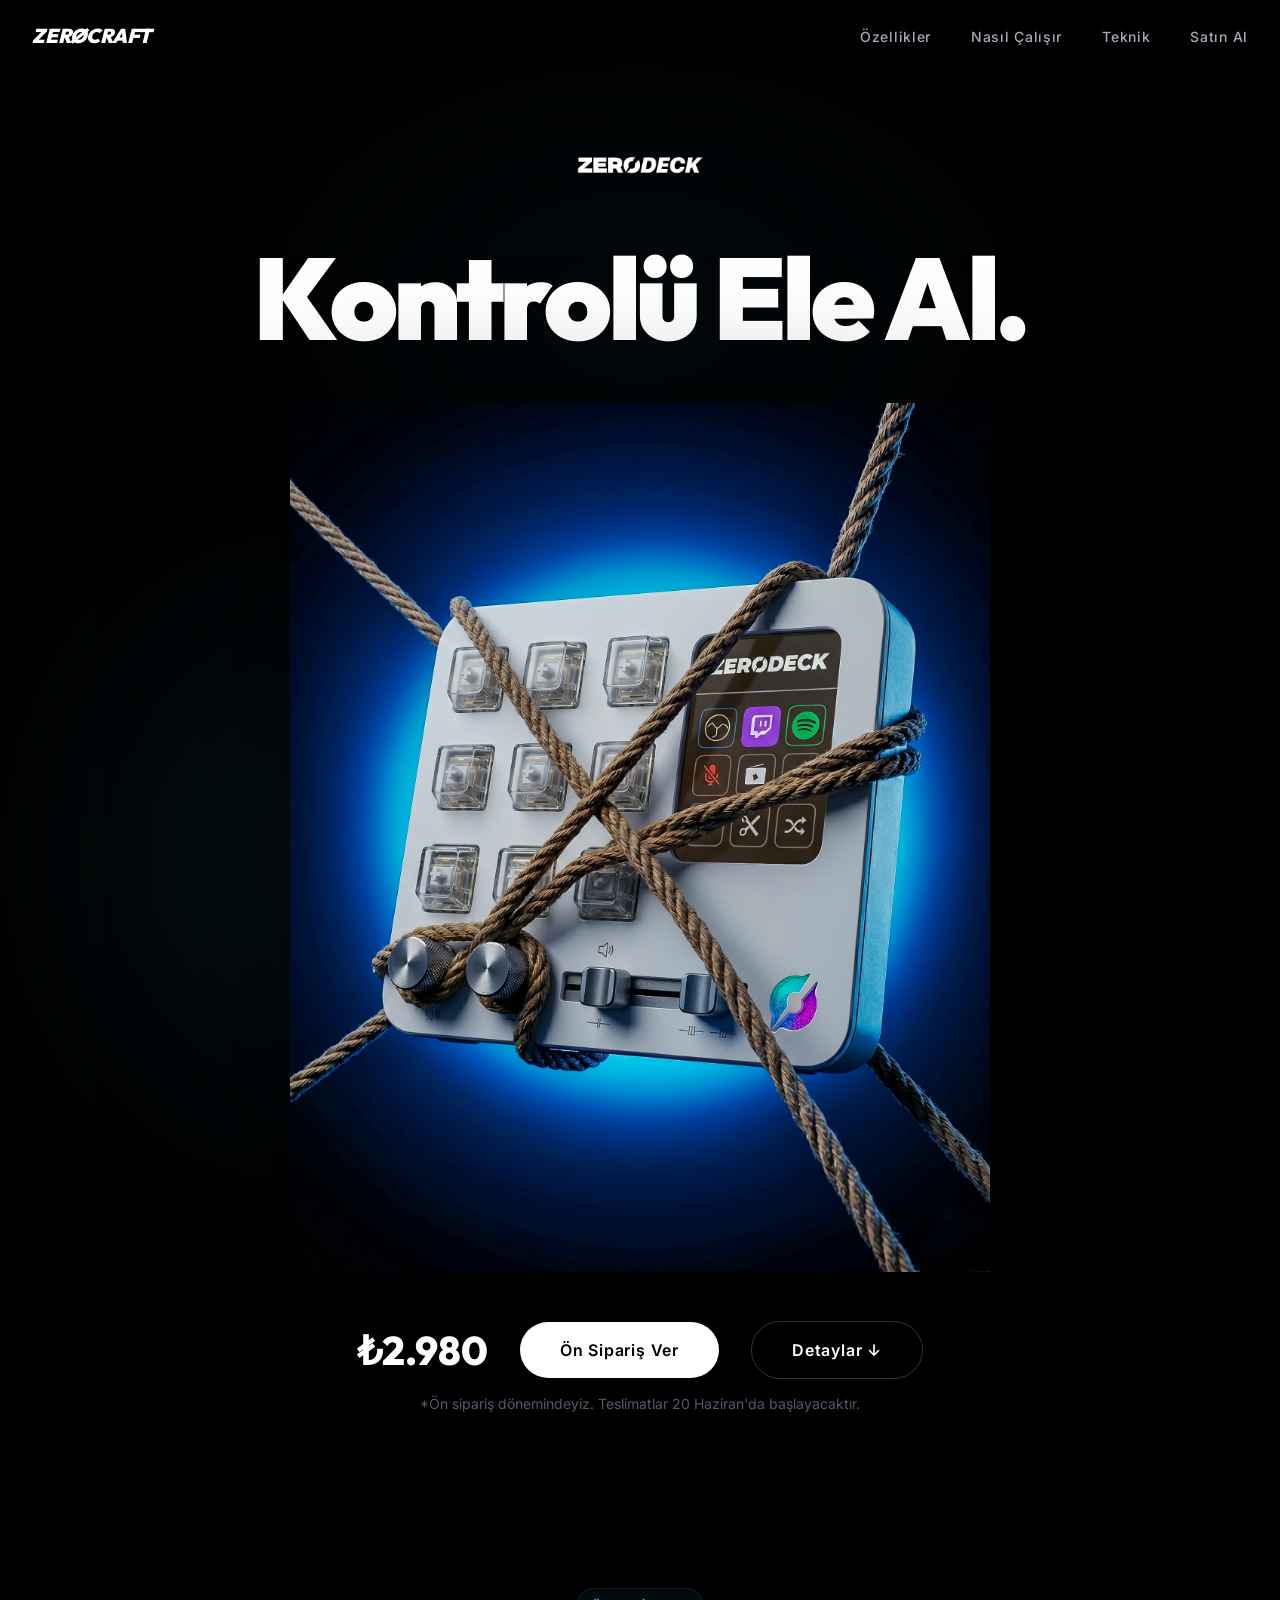
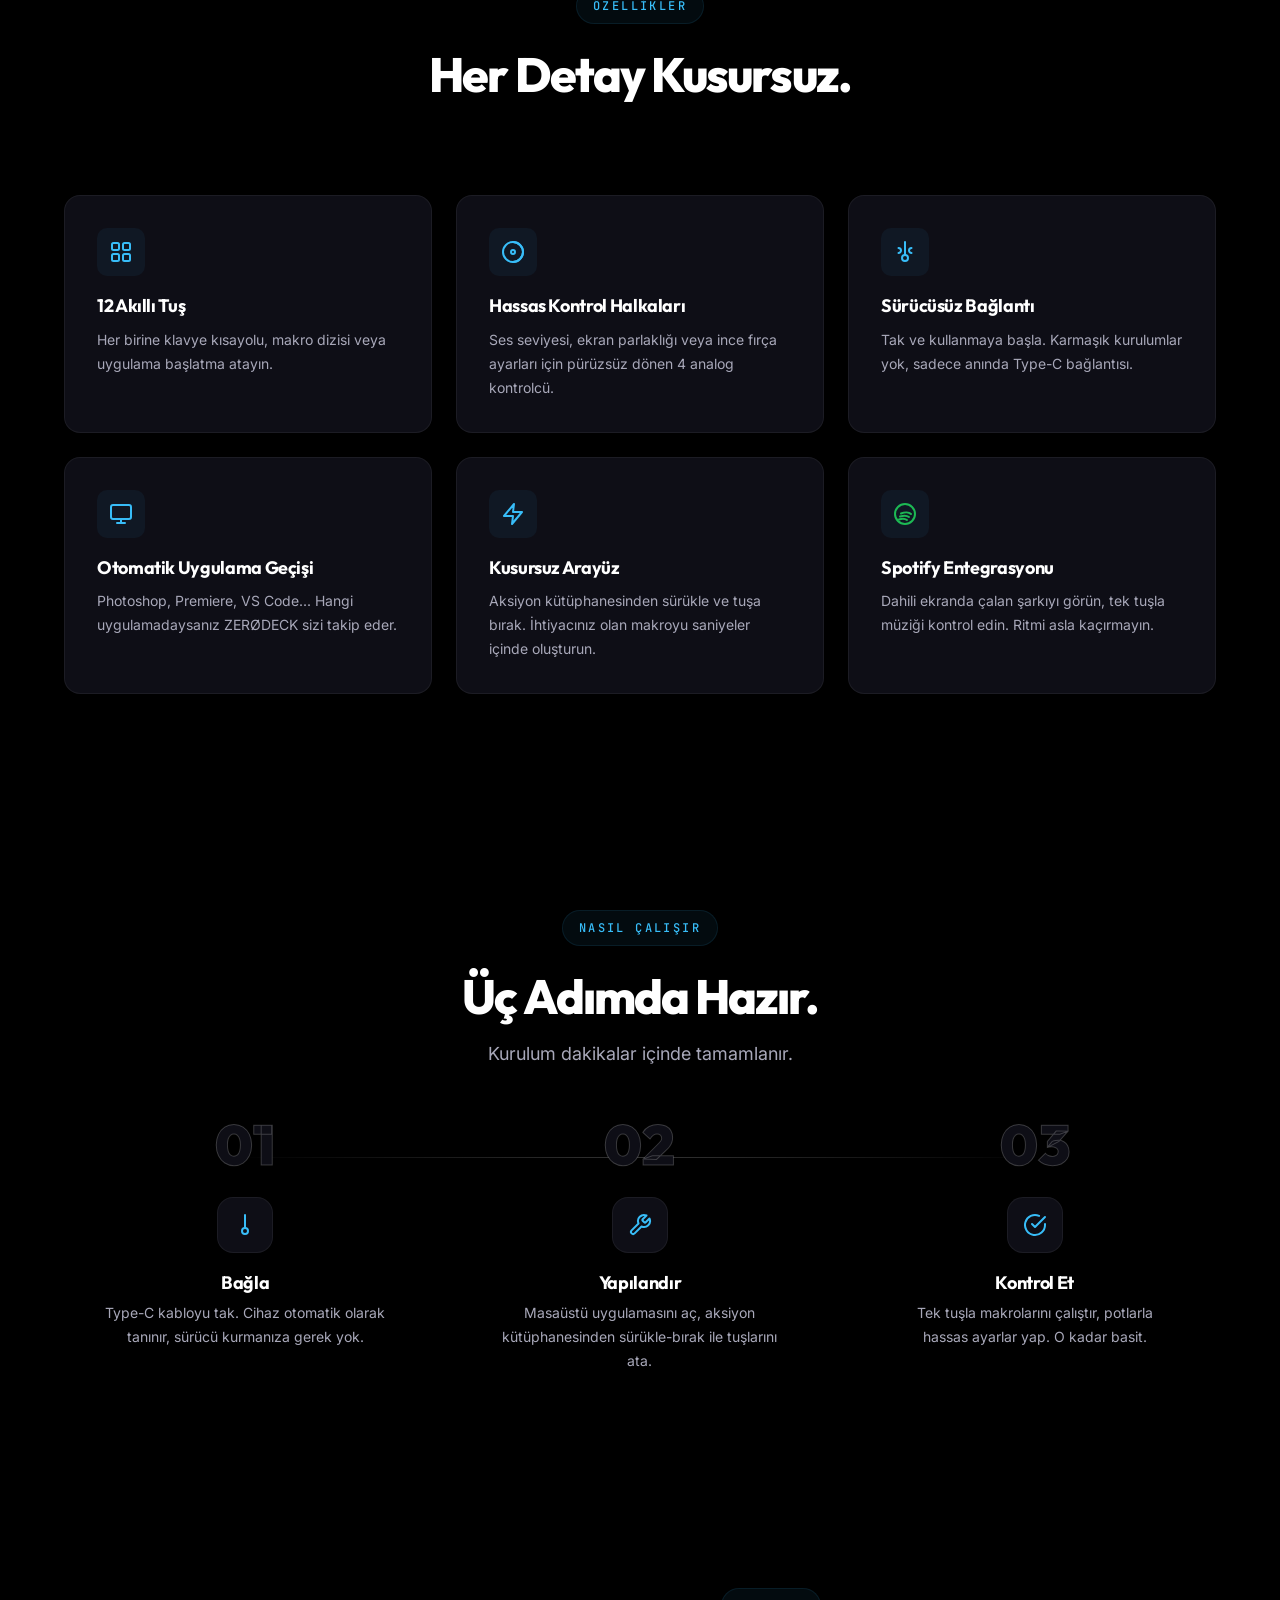
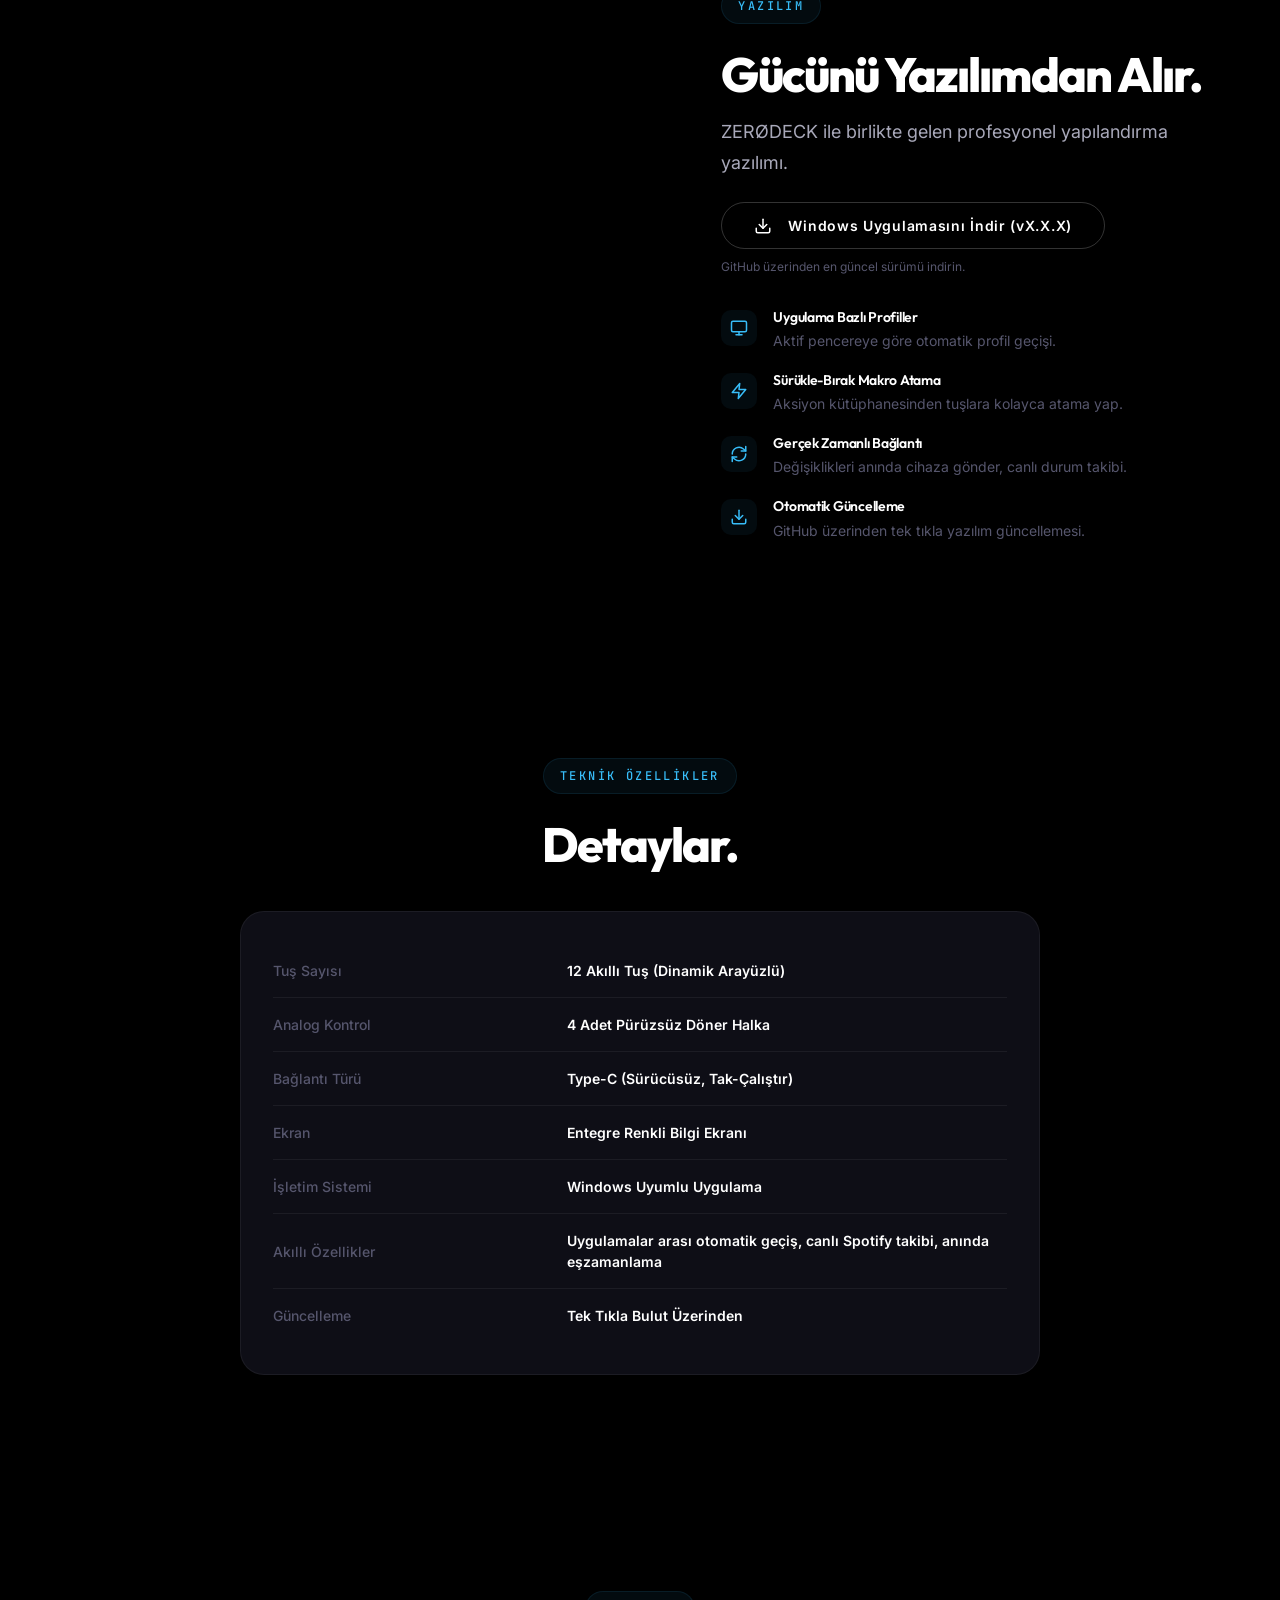
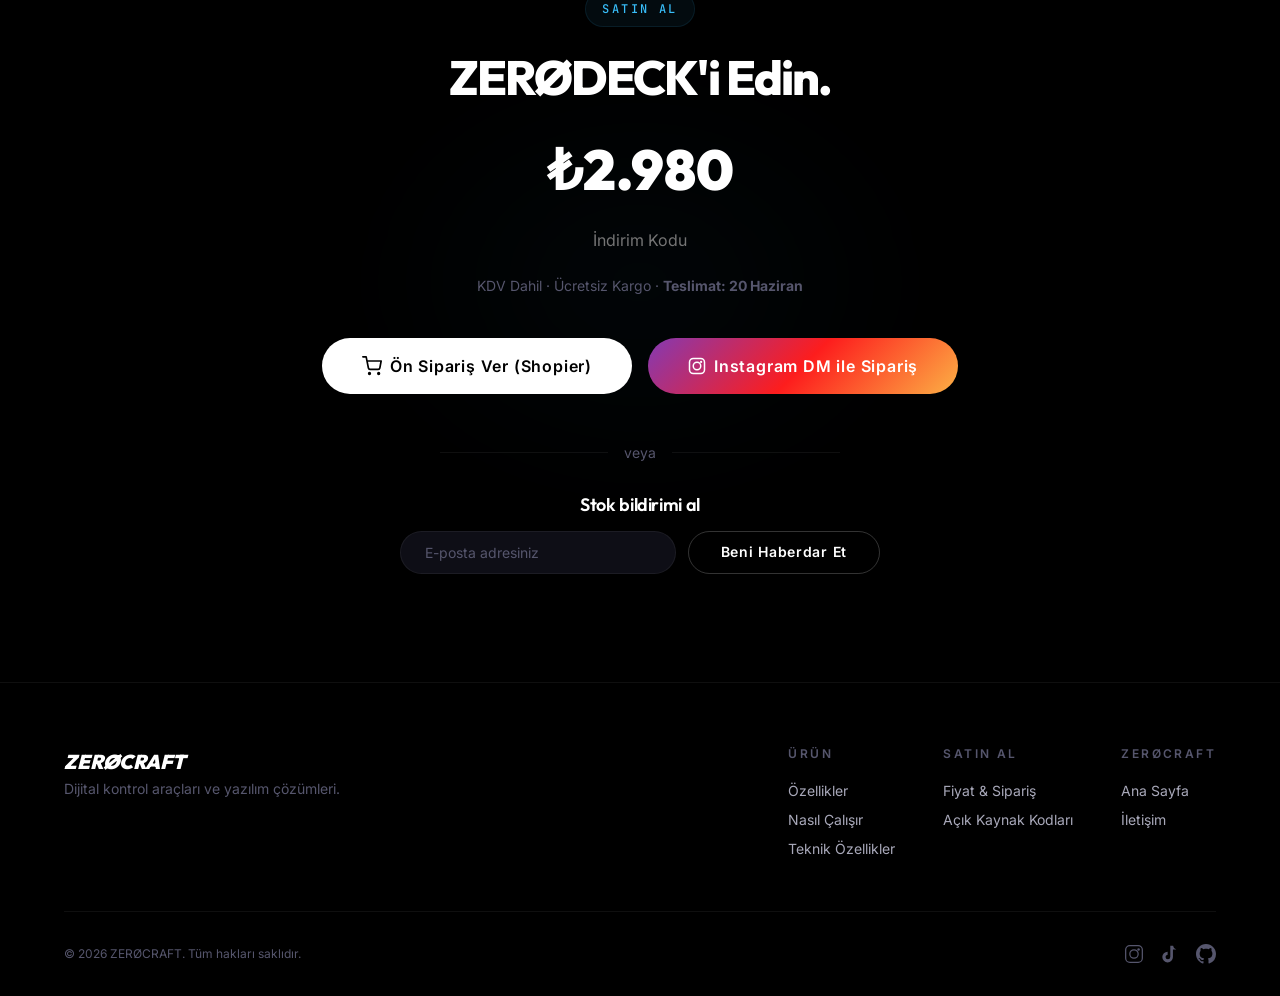
==== commit 55ffa779: "Revert "Remove open source links" This reverts commit d4133d85ef35ff77657eca6d2e09e23773725e81." ====
--- a/zerodeck.html
+++ b/zerodeck.html
@@ -433,6 +433,7 @@
           <div class="footer-nav-group">
             <h4>Satın Al</h4>
             <a href="#satin-al">Fiyat & Sipariş</a>
+            <a href="https://github.com/turkishpinkman/zerodeck" target="_blank" rel="noopener">Açık Kaynak Kodları</a>
           </div>
           <div class="footer-nav-group">
             <h4>ZERØCRAFT</h4>
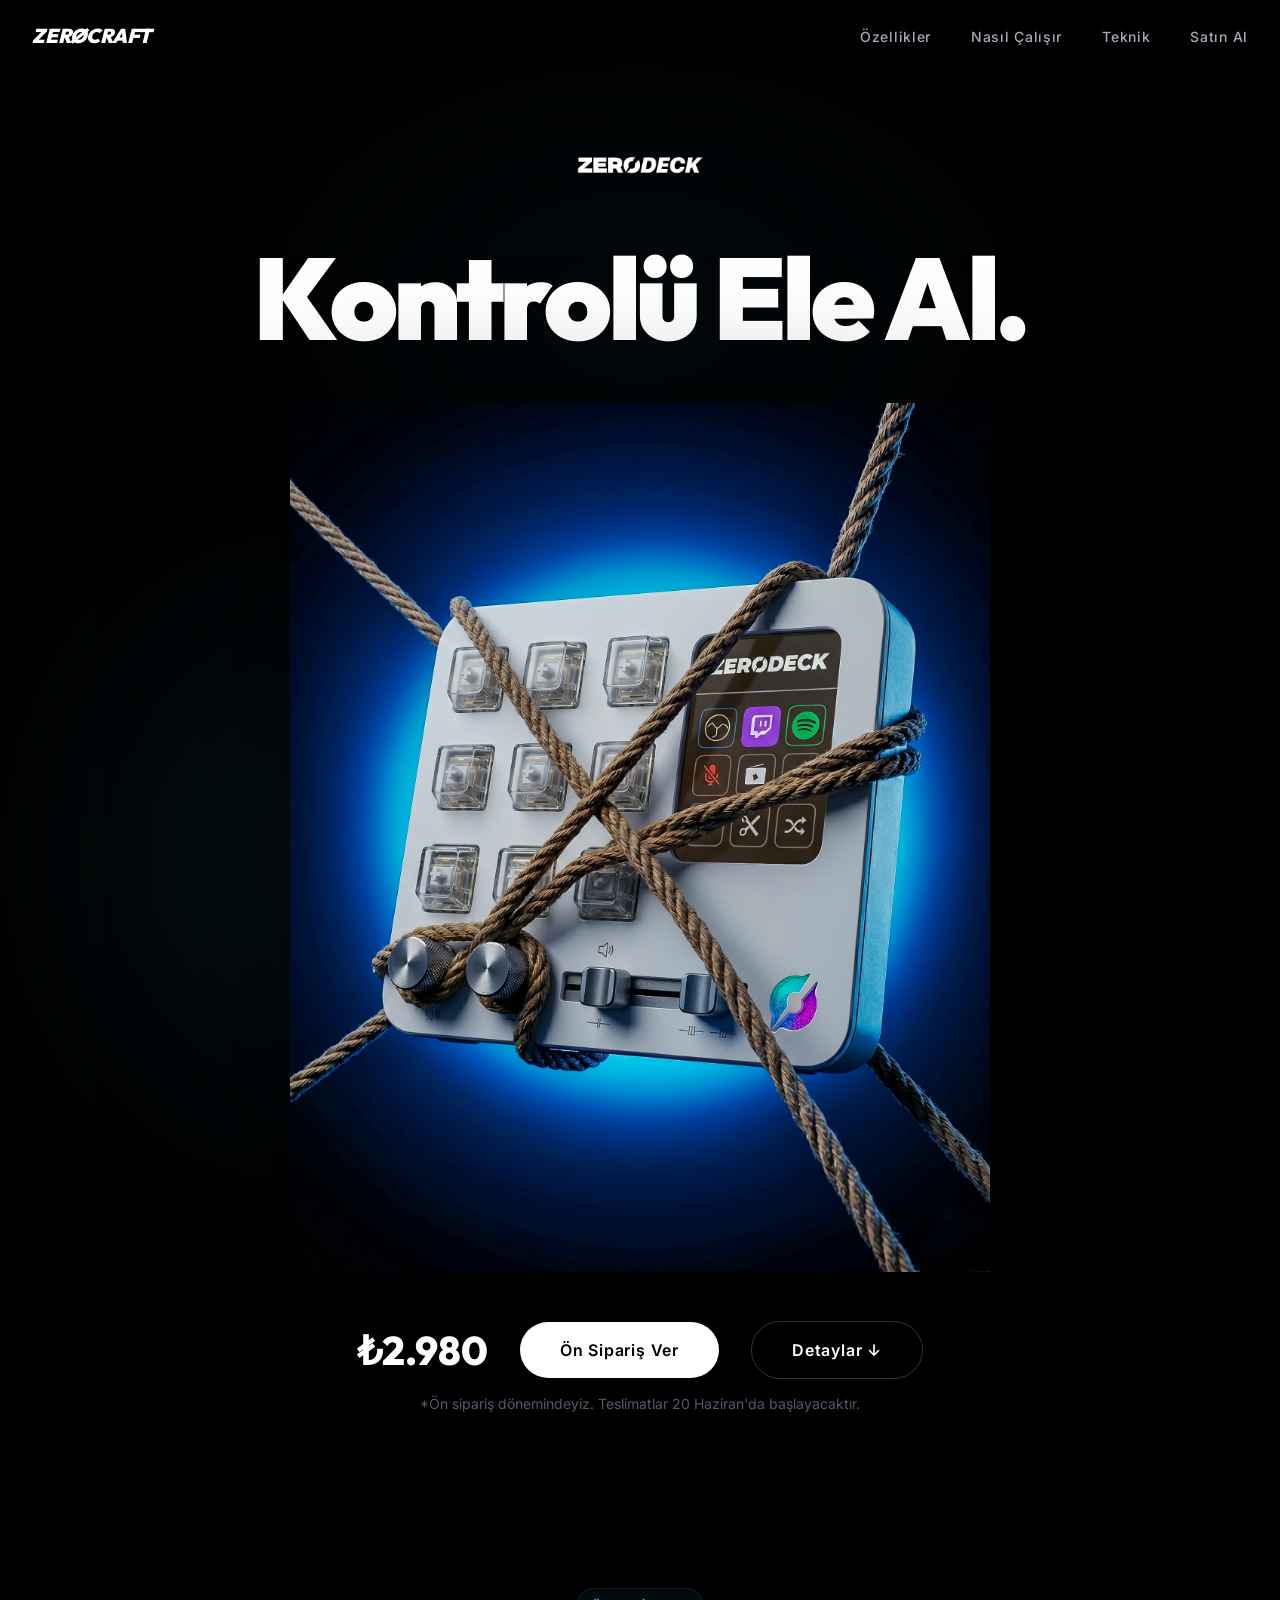
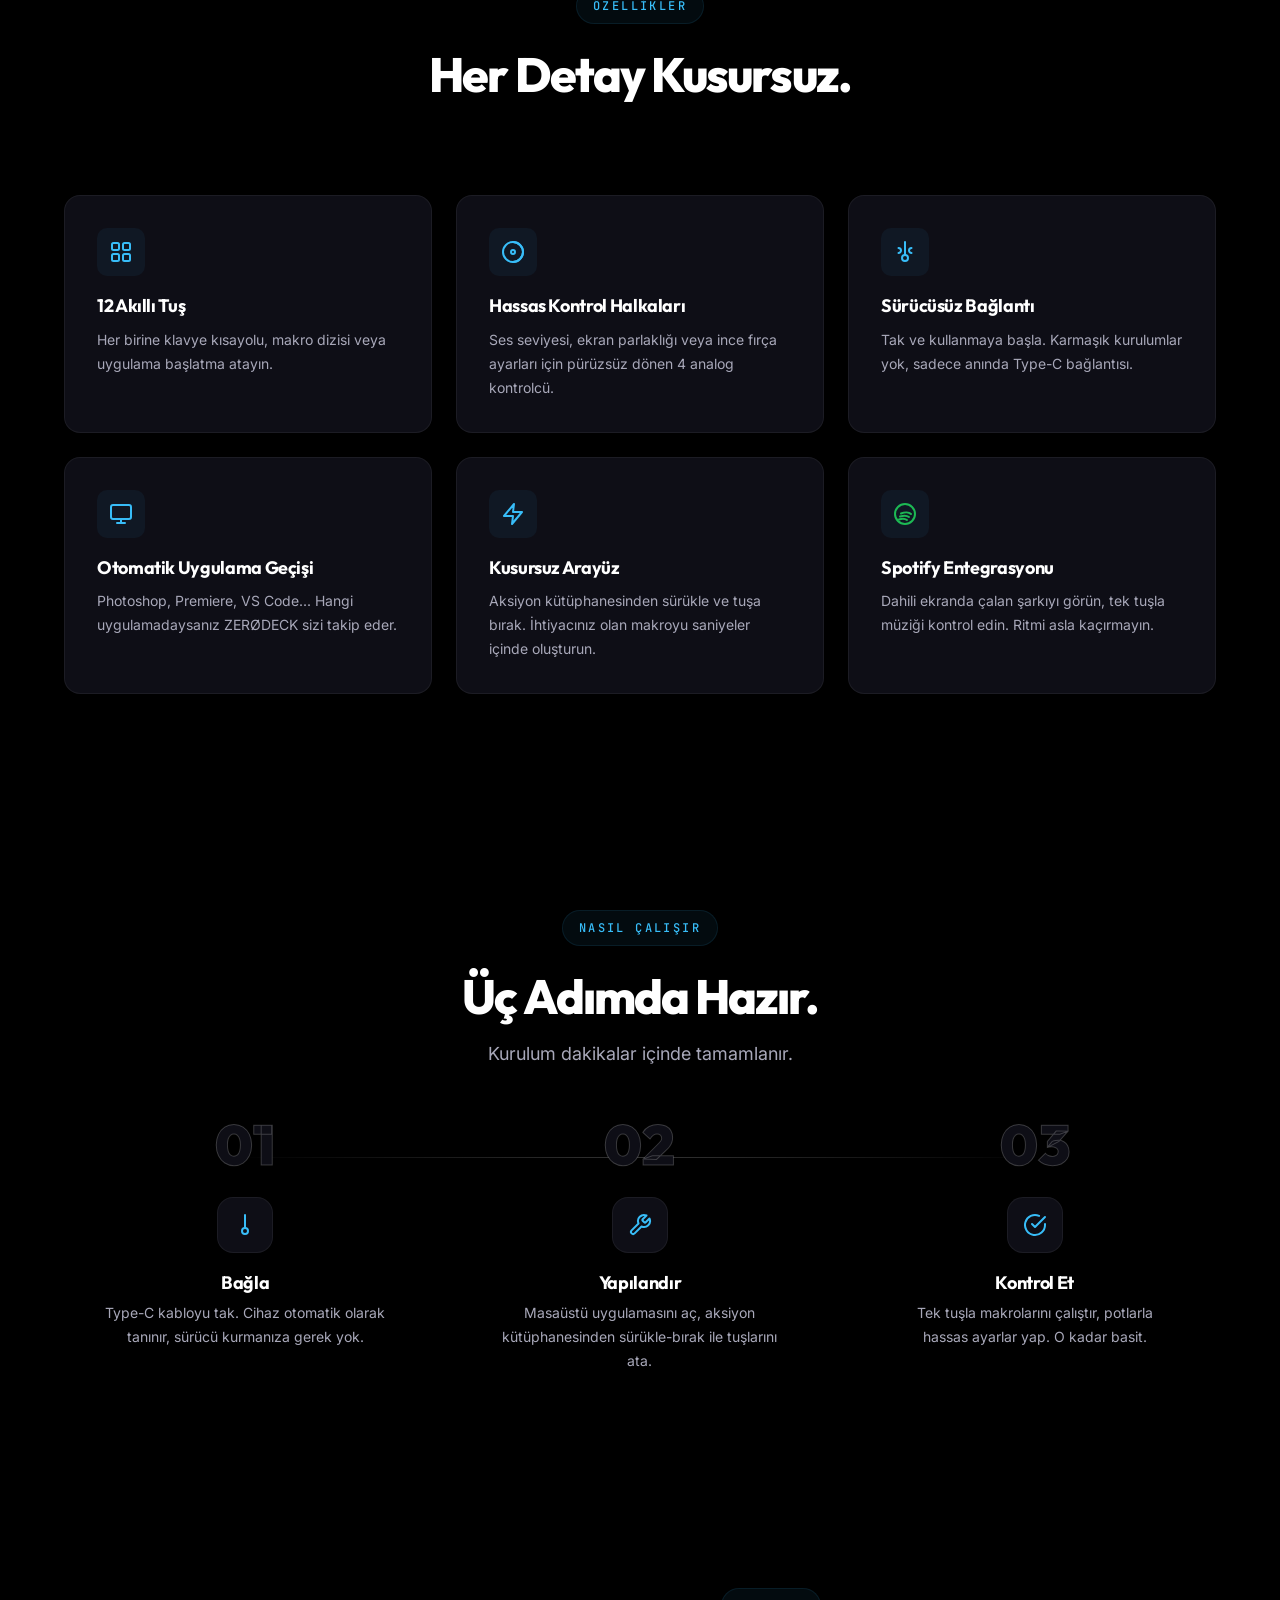
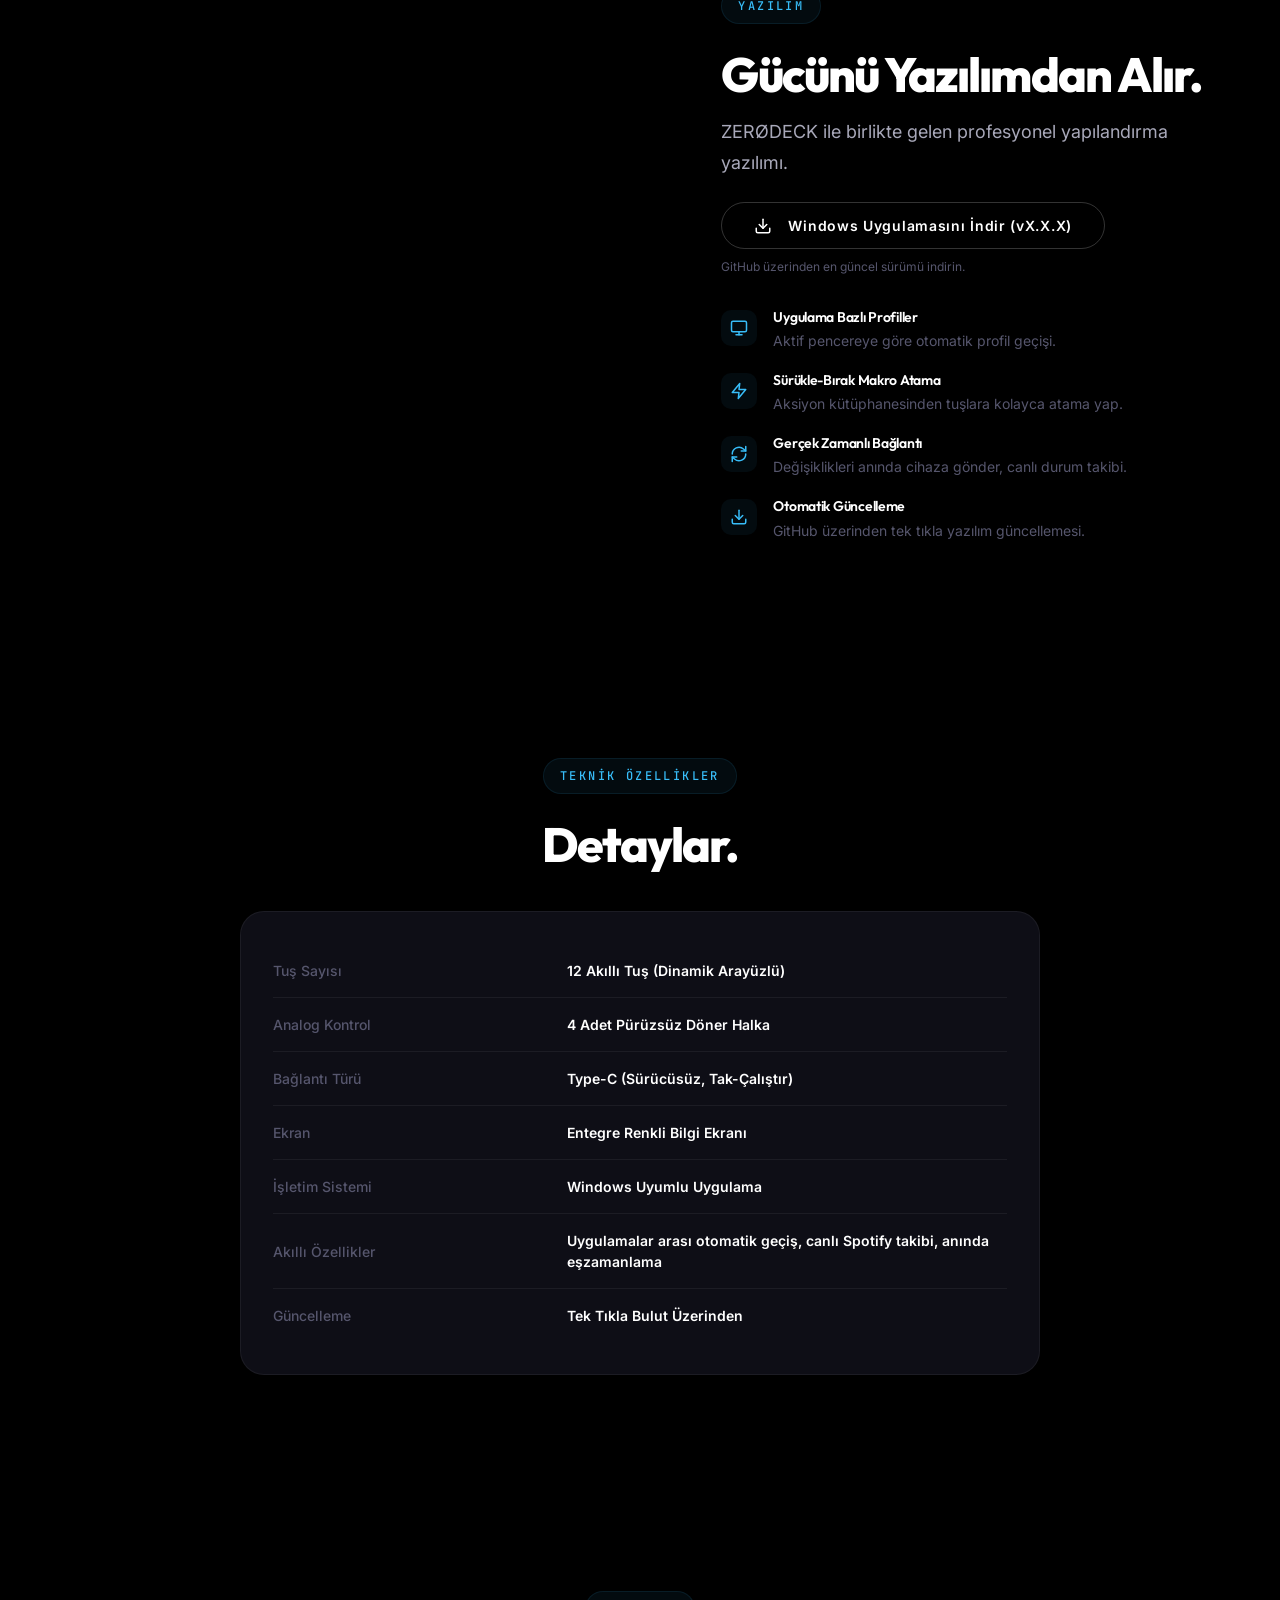
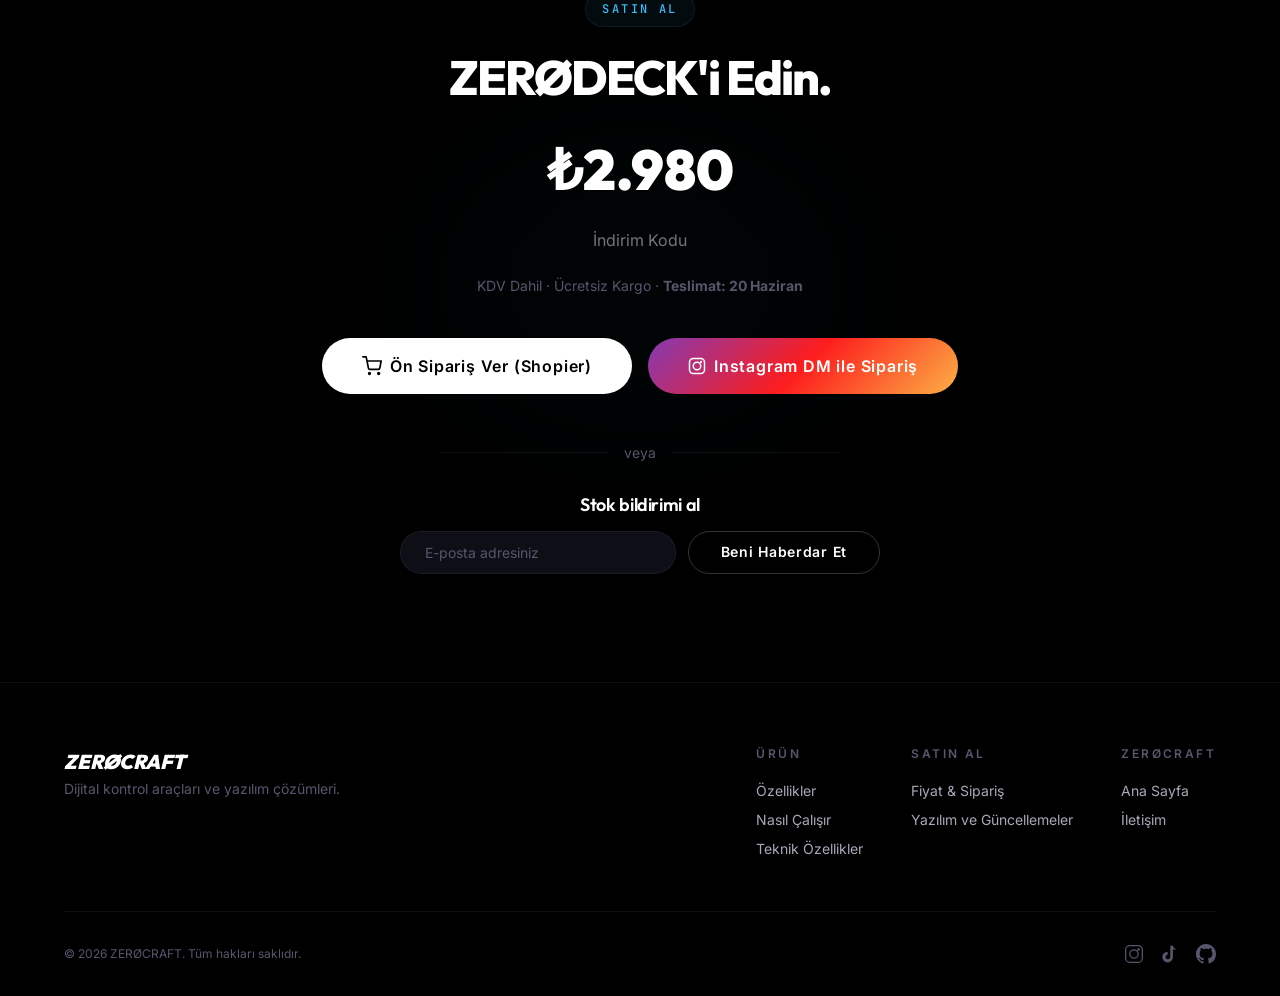
==== commit c492c072: "Update GitHub links to point to zerodeck-releases repository" ====
--- a/zerodeck.html
+++ b/zerodeck.html
@@ -433,7 +433,7 @@
           <div class="footer-nav-group">
             <h4>Satın Al</h4>
             <a href="#satin-al">Fiyat & Sipariş</a>
-            <a href="https://github.com/turkishpinkman/zerodeck" target="_blank" rel="noopener">Açık Kaynak Kodları</a>
+            <a href="https://github.com/turkishpinkman/zerodeck-releases" target="_blank" rel="noopener">Yazılım ve Güncellemeler</a>
           </div>
           <div class="footer-nav-group">
             <h4>ZERØCRAFT</h4>
@@ -457,7 +457,7 @@
               <path d="M19.59 6.69a4.83 4.83 0 0 1-3.77-4.25V2h-3.45v13.67a2.89 2.89 0 0 1-5.77 0 2.89 2.89 0 0 1 2.55-2.87v-3.48a6.37 6.37 0 1 0 6.37 6.37V6.69h3.07z"/>
             </svg>
           </a>
-          <a href="https://github.com/turkishpinkman/zerodeck" target="_blank" rel="noopener" aria-label="GitHub">
+          <a href="https://github.com/turkishpinkman/zerodeck-releases" target="_blank" rel="noopener" aria-label="GitHub">
             <svg width="20" height="20" viewBox="0 0 24 24" fill="currentColor" stroke="none">
               <path d="M12 0C5.37 0 0 5.37 0 12c0 5.31 3.435 9.795 8.205 11.385.6.105.825-.255.825-.57 0-.285-.015-1.23-.015-2.235-3.015.555-3.795-.735-4.035-1.41-.135-.345-.72-1.41-1.23-1.695-.42-.225-1.02-.78-.015-.795.945-.015 1.62.87 1.845 1.23 1.08 1.815 2.805 1.305 3.495.99.105-.78.42-1.305.765-1.605-2.67-.3-5.46-1.335-5.46-5.925 0-1.305.465-2.385 1.23-3.225-.12-.3-.54-1.53.12-3.18 0 0 1.005-.315 3.3 1.23.96-.27 1.98-.405 3-.405s2.04.135 3 .405c2.295-1.56 3.3-1.23 3.3-1.23.66 1.65.24 2.88.12 3.18.765.84 1.23 1.905 1.23 3.225 0 4.605-2.805 5.625-5.475 5.925.435.375.81 1.095.81 2.22 0 1.605-.015 2.895-.015 3.3 0 .315.225.69.825.57A12.02 12.02 0 0024 12c0-6.63-5.37-12-12-12z"/>
             </svg>
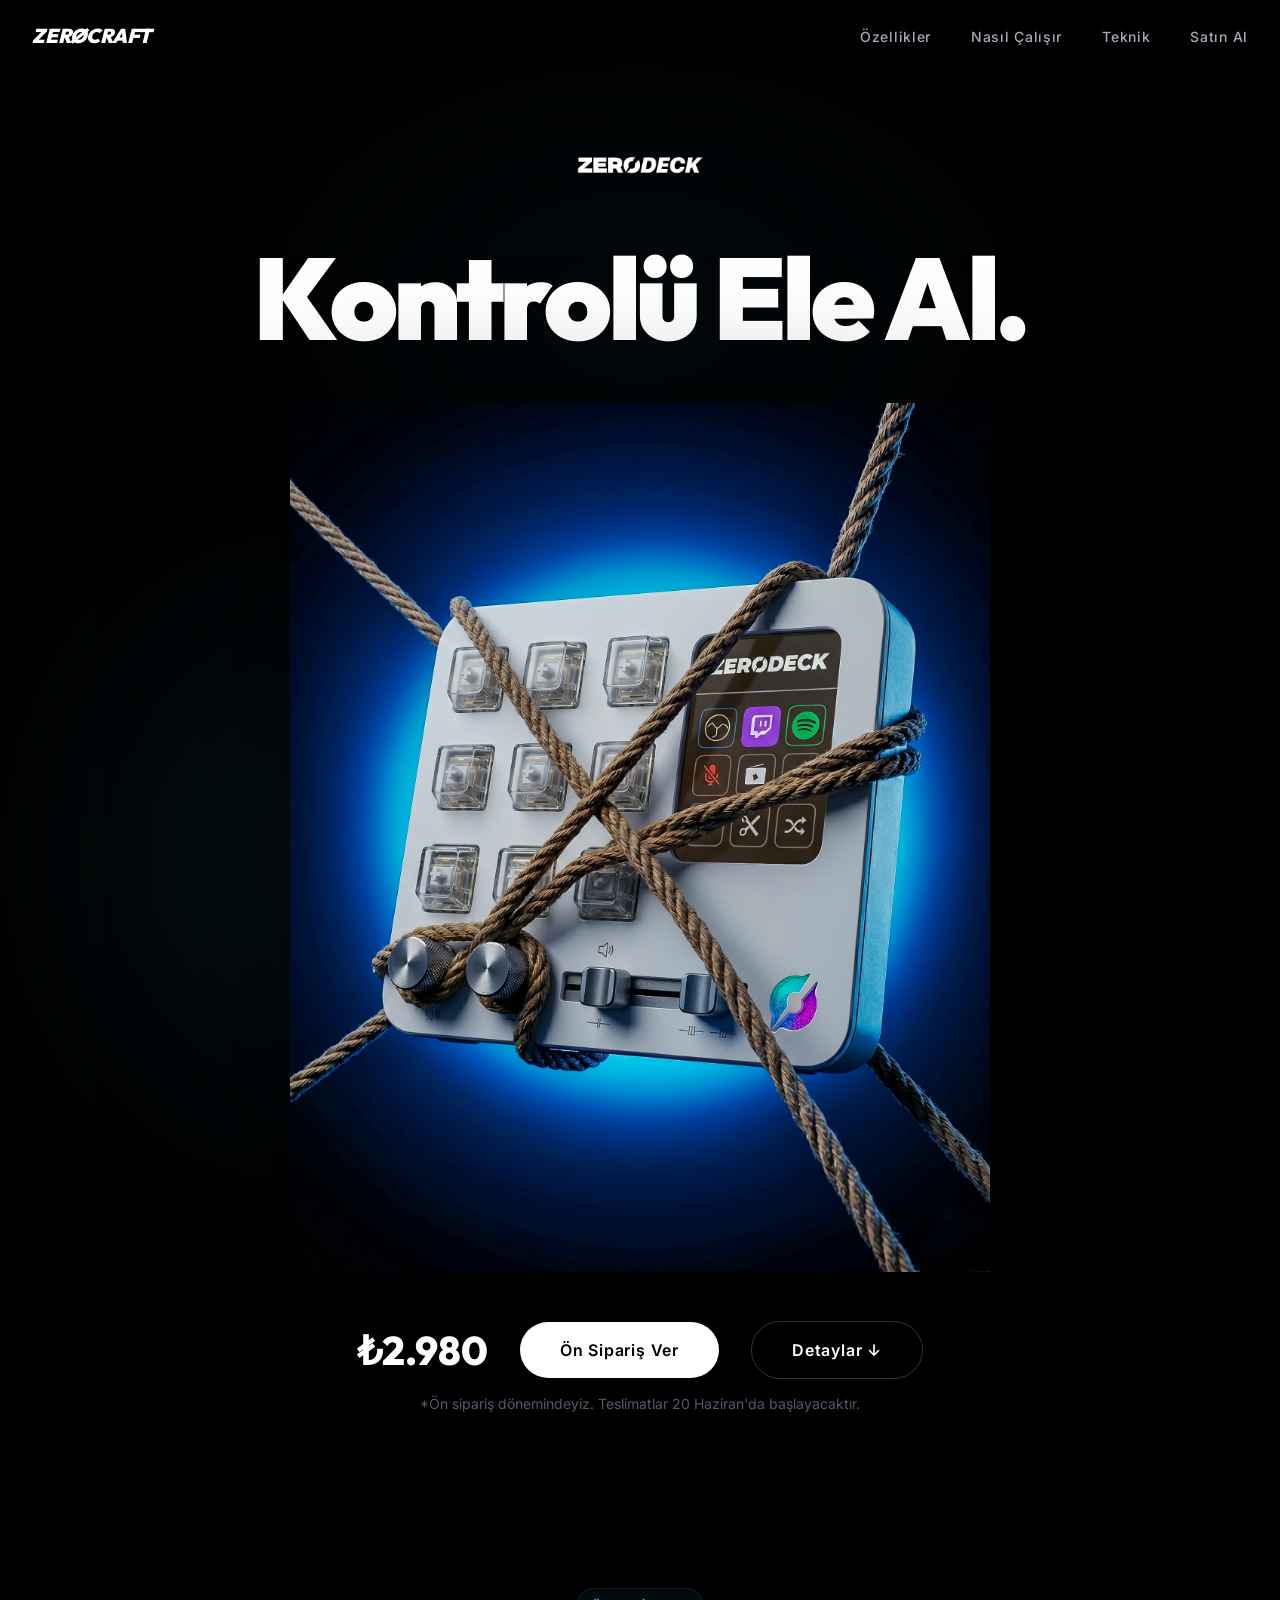
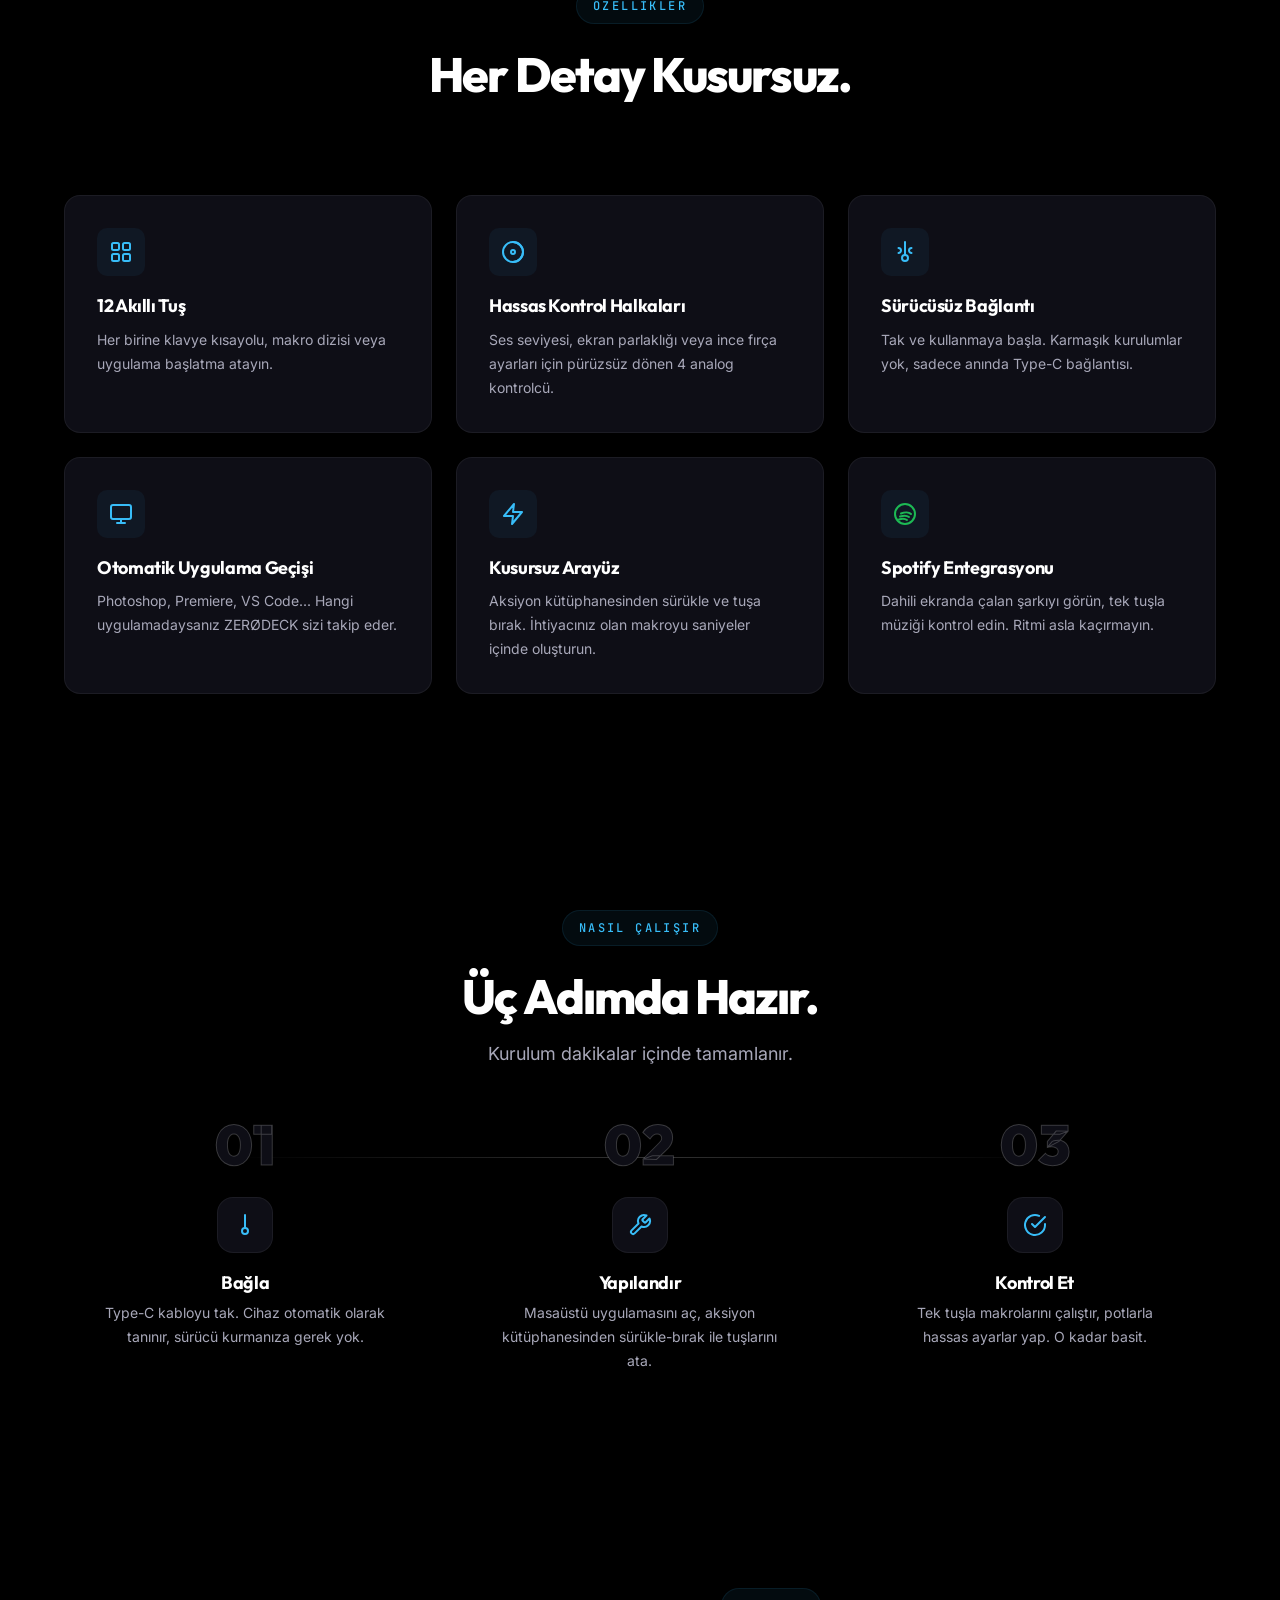
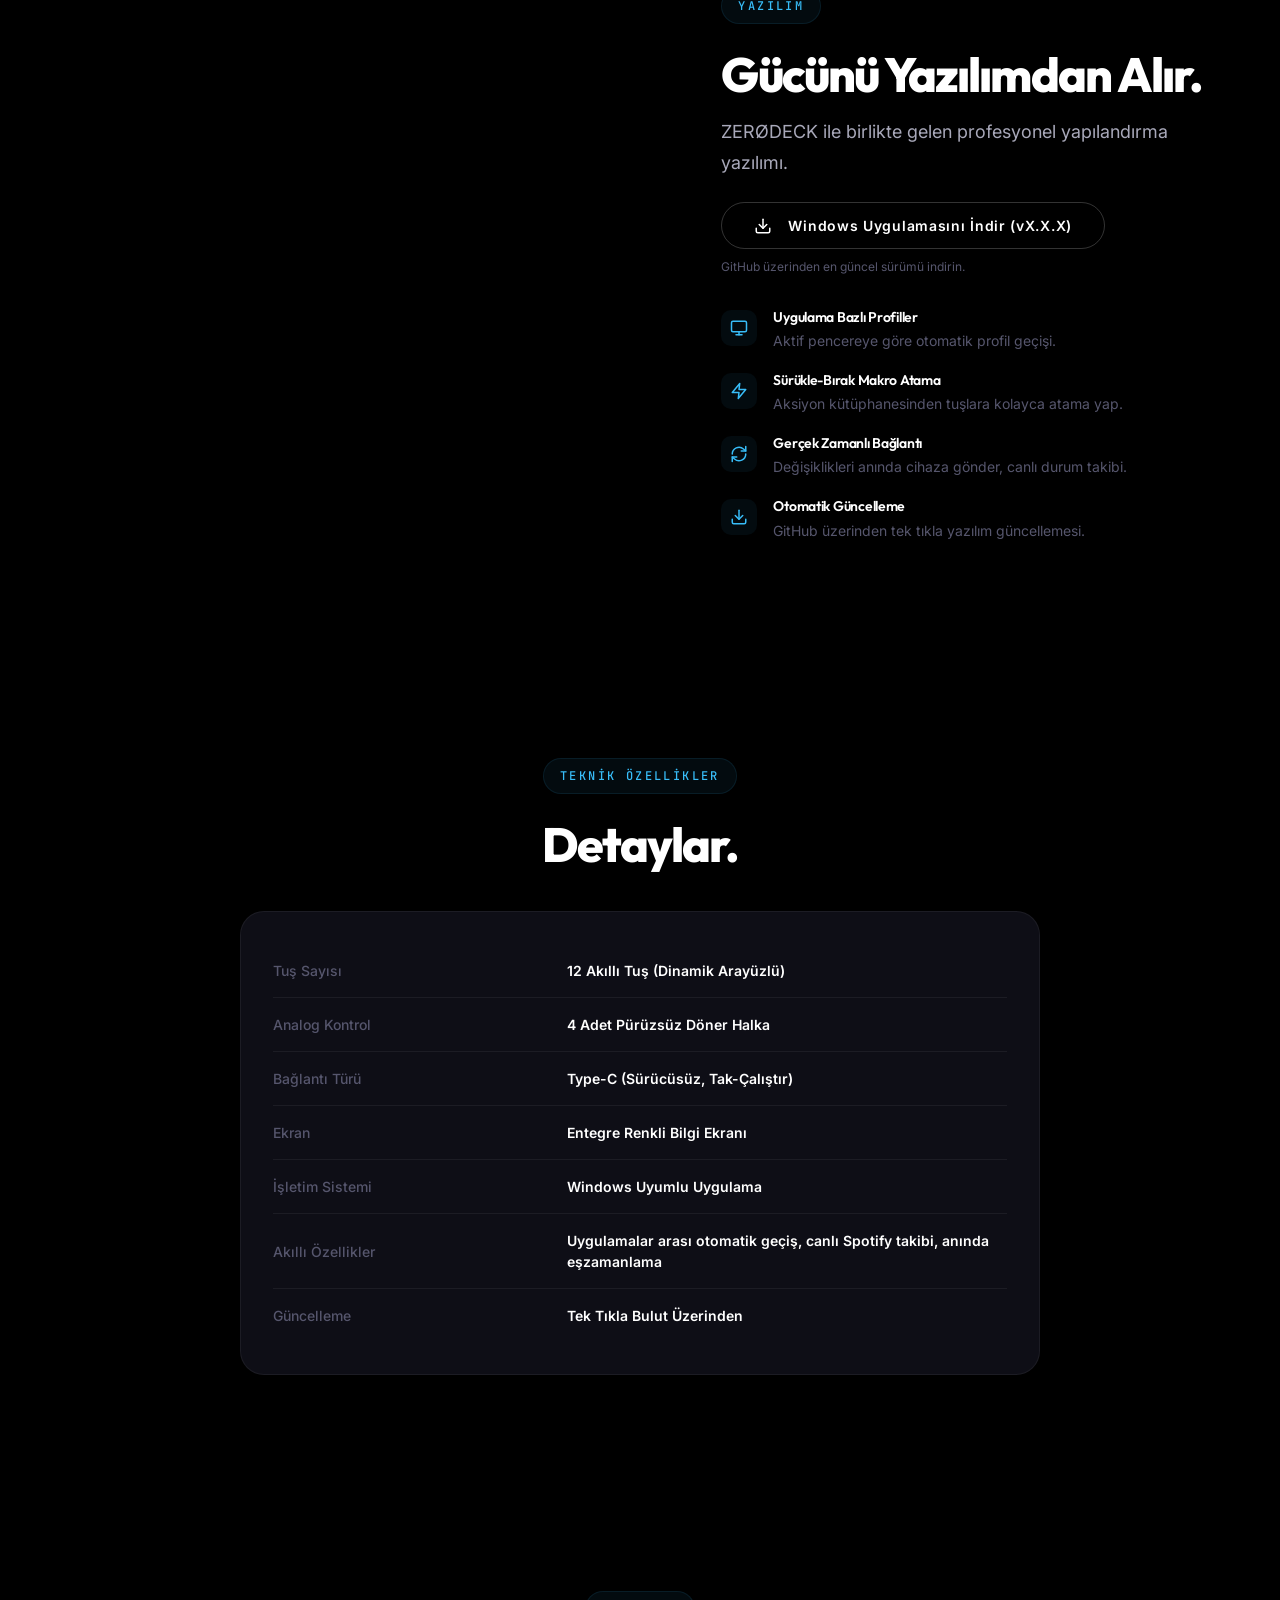
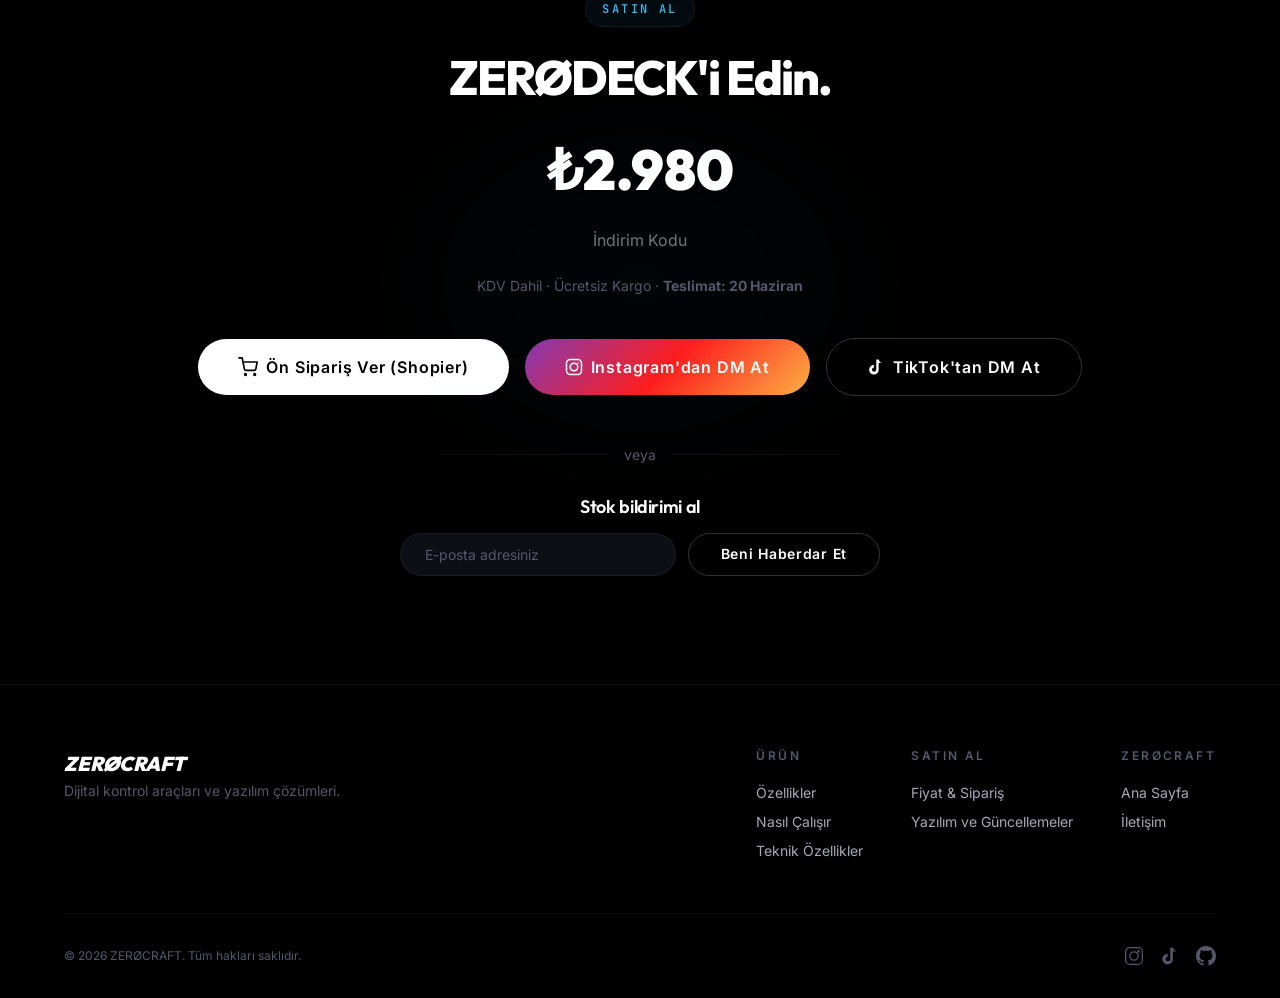
==== commit 898b5797: "Add TikTok DM order button" ====
--- a/zerodeck.html
+++ b/zerodeck.html
@@ -386,9 +386,16 @@
             <svg width="18" height="18" viewBox="0 0 24 24" fill="none" stroke="currentColor" stroke-width="2" stroke-linecap="round" stroke-linejoin="round">
               <rect x="2" y="2" width="20" height="20" rx="5"/>
               <circle cx="12" cy="12" r="5"/>
-              <circle cx="17.5" cy="6.5" r="1.5" fill="currentColor" stroke="none"/>
-            </svg>
-            Instagram DM ile Sipariş
+              <line x1="17.5" y1="6.5" x2="17.51" y2="6.5"/>
+            </svg>
+            Instagram'dan DM At
+          </a>
+          
+          <a href="https://tiktok.com/@sifirdanyapiyorum" class="btn btn-tiktok btn-lg" id="btn-tiktok-dm" target="_blank" rel="noopener">
+            <svg width="18" height="18" viewBox="0 0 24 24" fill="currentColor" stroke="none">
+              <path d="M19.59 6.69a4.83 4.83 0 0 1-3.77-4.25V2h-3.45v13.67a2.89 2.89 0 0 1-5.77 0 2.89 2.89 0 0 1 2.55-2.87v-3.48a6.37 6.37 0 1 0 6.37 6.37V6.69h3.07z"/>
+            </svg>
+            TikTok'tan DM At
           </a>
         </div>
 
--- a/css/pages.css
+++ b/css/pages.css
@@ -758,7 +758,18 @@
 }
 
 .btn-instagram:hover {
-  opacity: 0.9;
-  transform: translateY(-1px);
-  box-shadow: 0 8px 30px rgba(131, 58, 180, 0.3);
-}
+  transform: translateY(-2px);
+  box-shadow: 0 4px 15px rgba(225, 48, 108, 0.4);
+}
+
+.btn-tiktok {
+  background: #000000;
+  color: #fff;
+  border: 1px solid #333;
+}
+.btn-tiktok:hover {
+  transform: translateY(-2px);
+  background: #111111;
+  box-shadow: 0 4px 15px rgba(255, 255, 255, 0.1);
+  border-color: #69C9D0;
+}
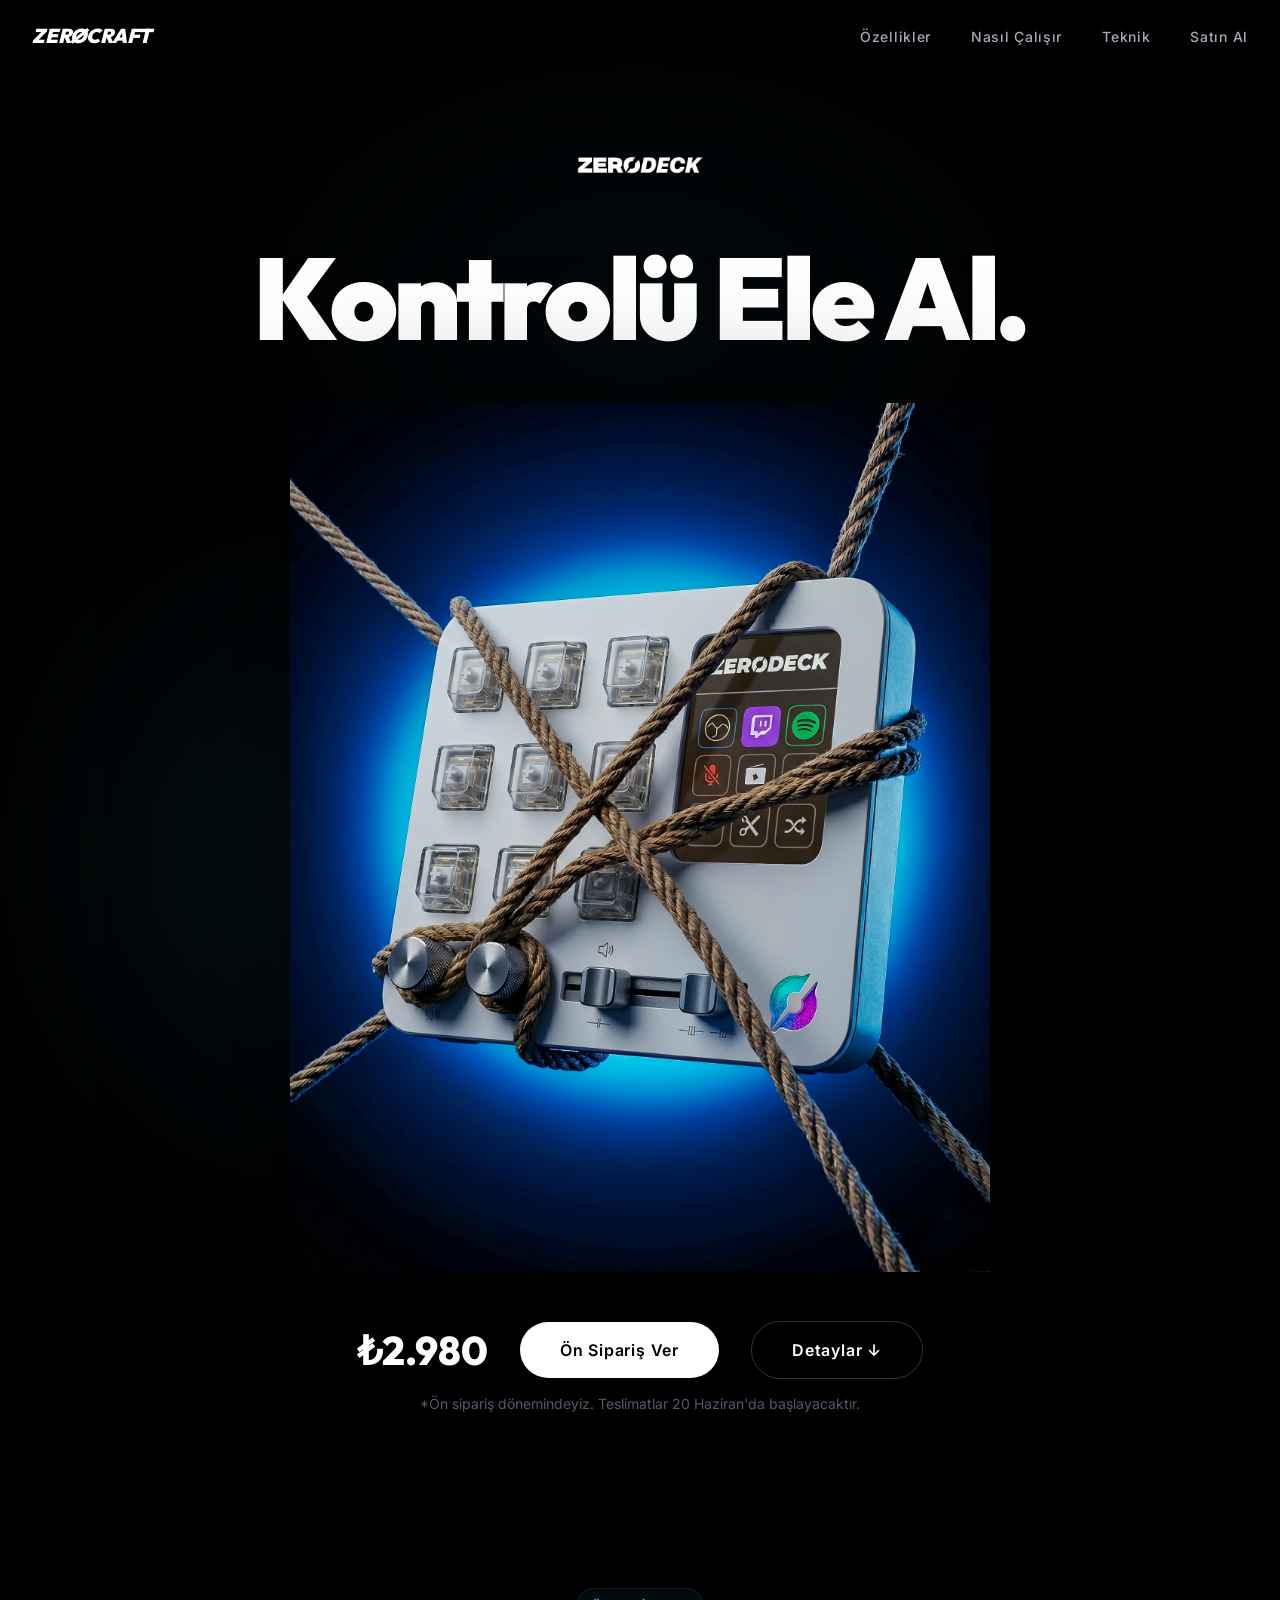
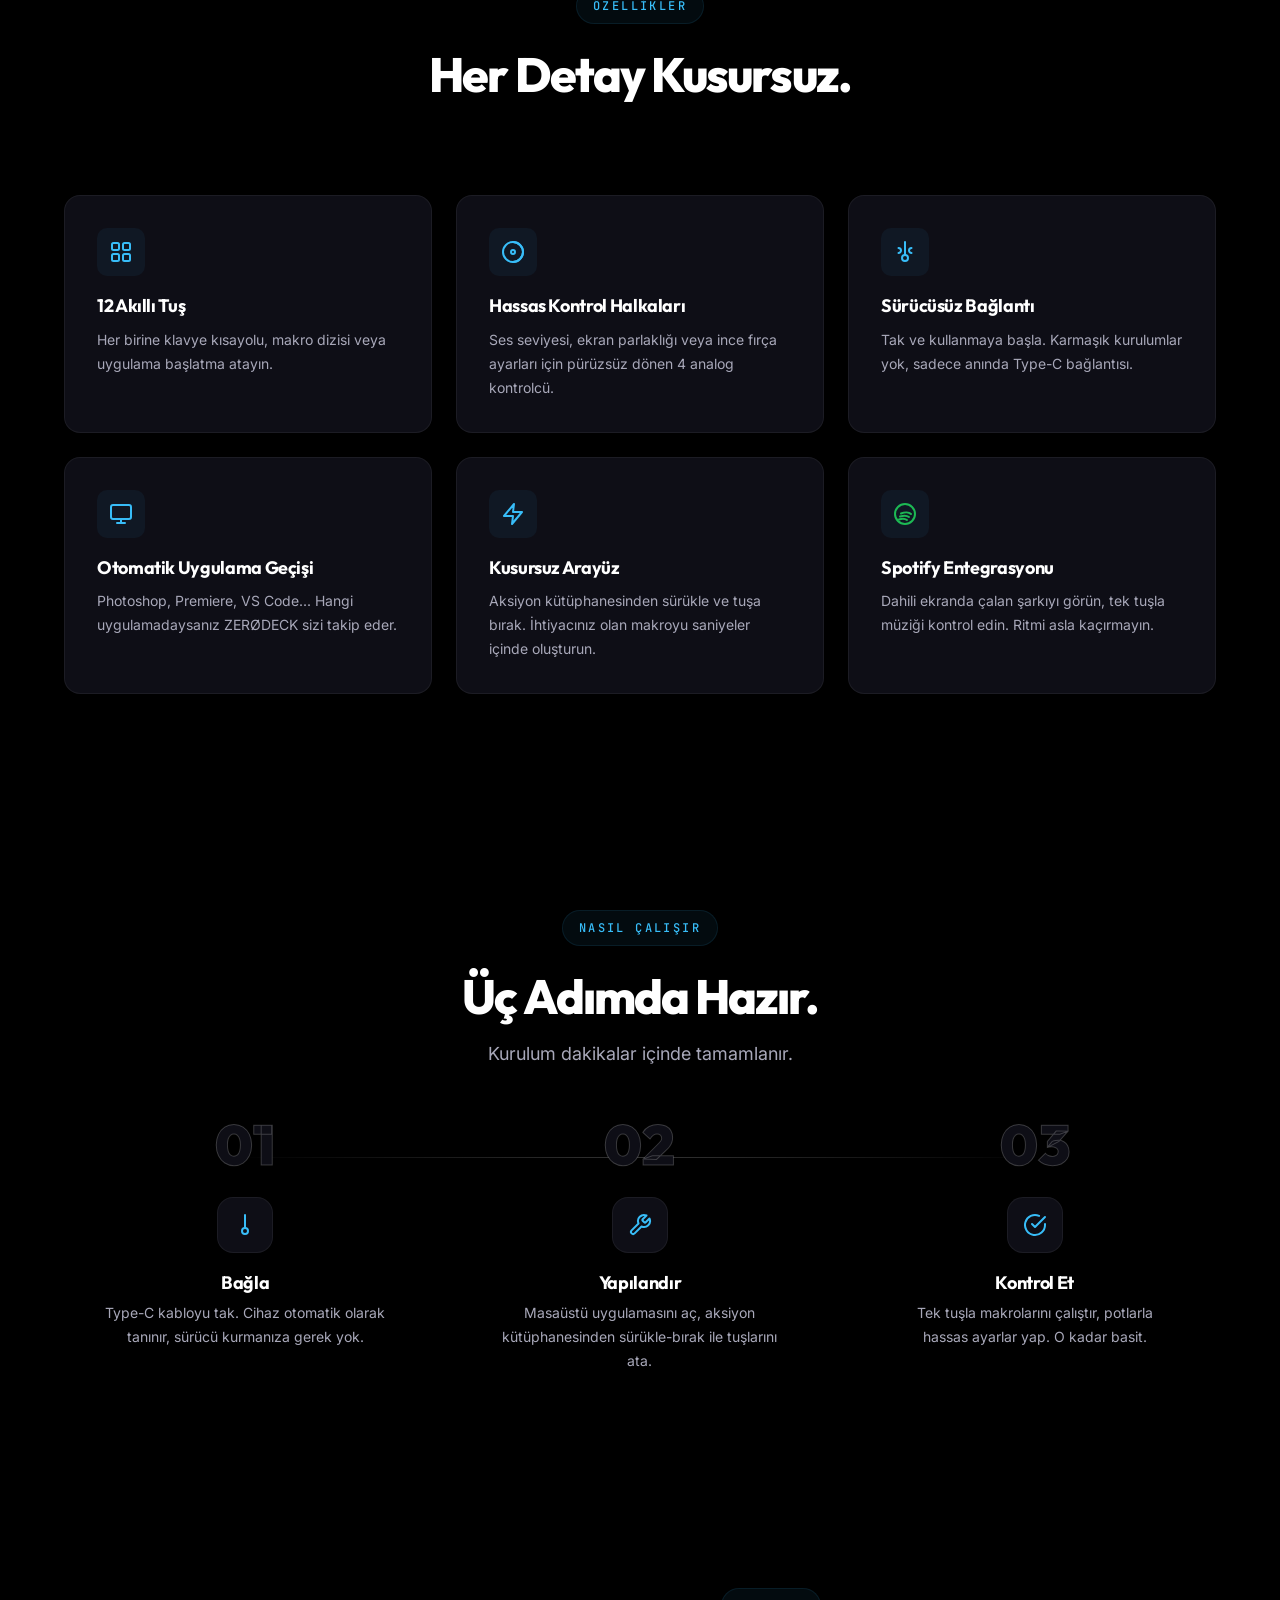
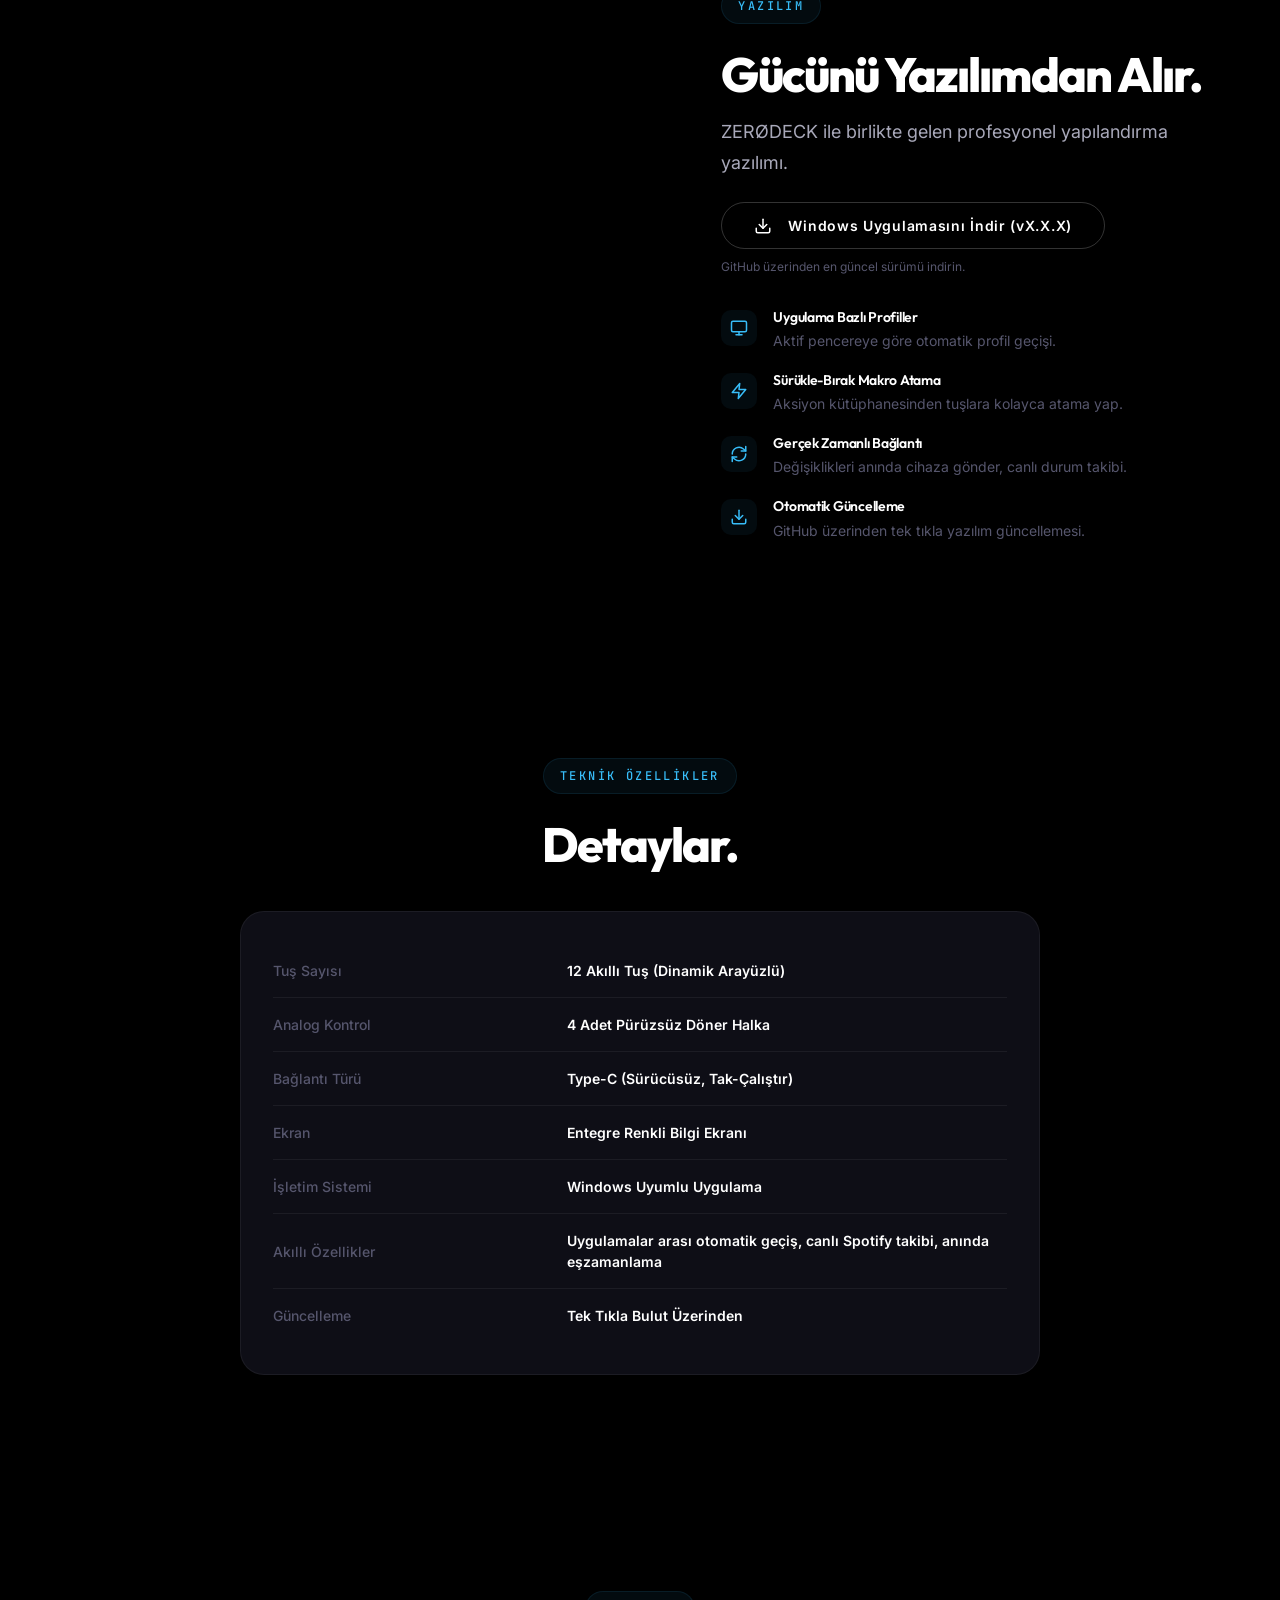
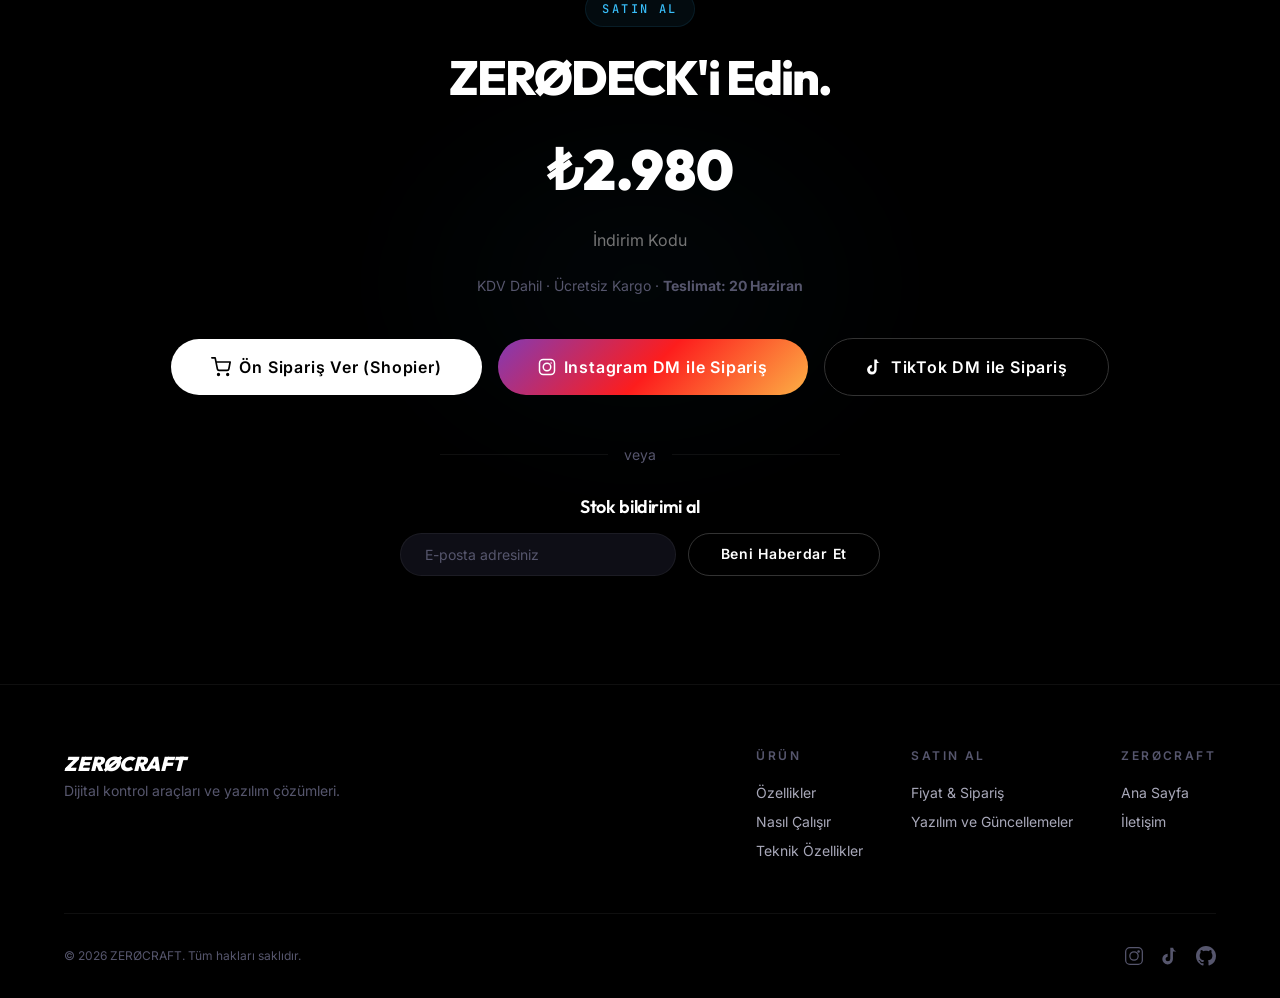
==== commit 233017fa: "Update DM button text" ====
--- a/zerodeck.html
+++ b/zerodeck.html
@@ -388,14 +388,14 @@
               <circle cx="12" cy="12" r="5"/>
               <line x1="17.5" y1="6.5" x2="17.51" y2="6.5"/>
             </svg>
-            Instagram'dan DM At
+            Instagram DM ile Sipariş
           </a>
           
           <a href="https://tiktok.com/@sifirdanyapiyorum" class="btn btn-tiktok btn-lg" id="btn-tiktok-dm" target="_blank" rel="noopener">
             <svg width="18" height="18" viewBox="0 0 24 24" fill="currentColor" stroke="none">
               <path d="M19.59 6.69a4.83 4.83 0 0 1-3.77-4.25V2h-3.45v13.67a2.89 2.89 0 0 1-5.77 0 2.89 2.89 0 0 1 2.55-2.87v-3.48a6.37 6.37 0 1 0 6.37 6.37V6.69h3.07z"/>
             </svg>
-            TikTok'tan DM At
+            TikTok DM ile Sipariş
           </a>
         </div>
 
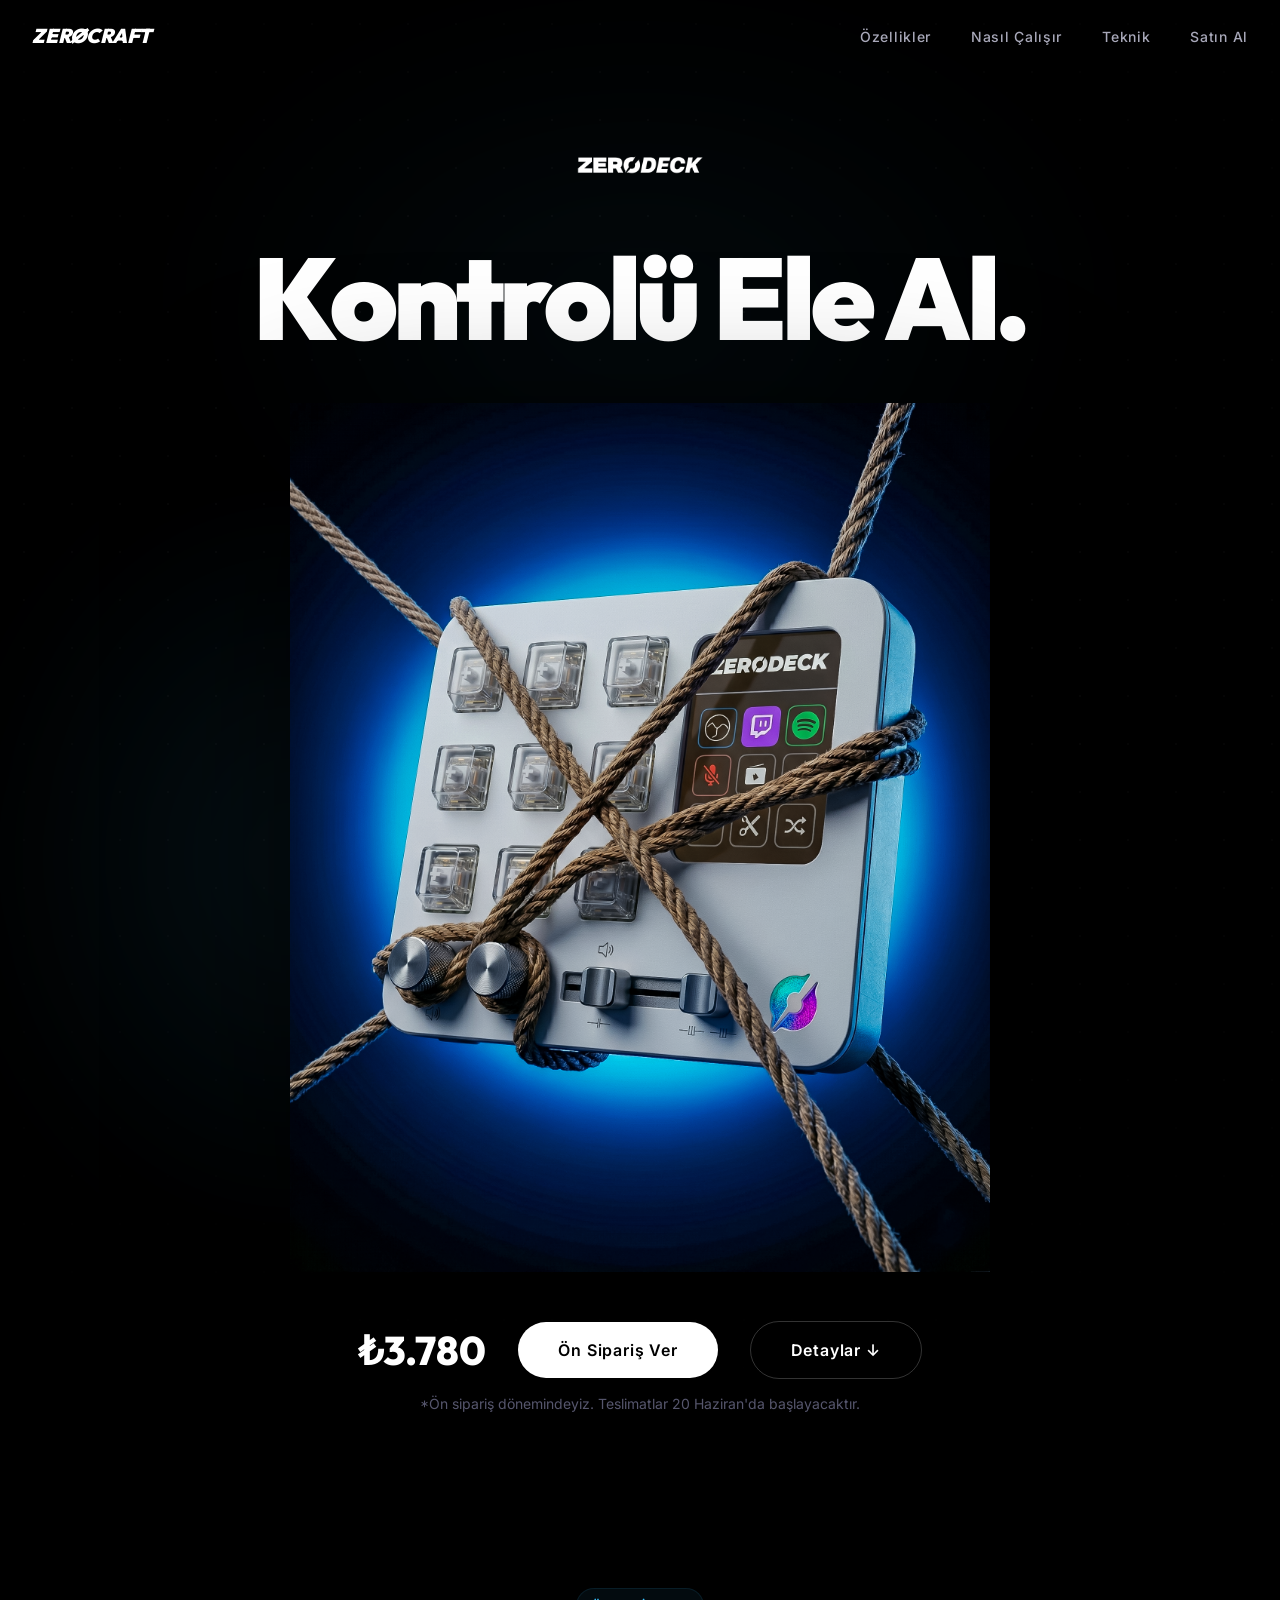
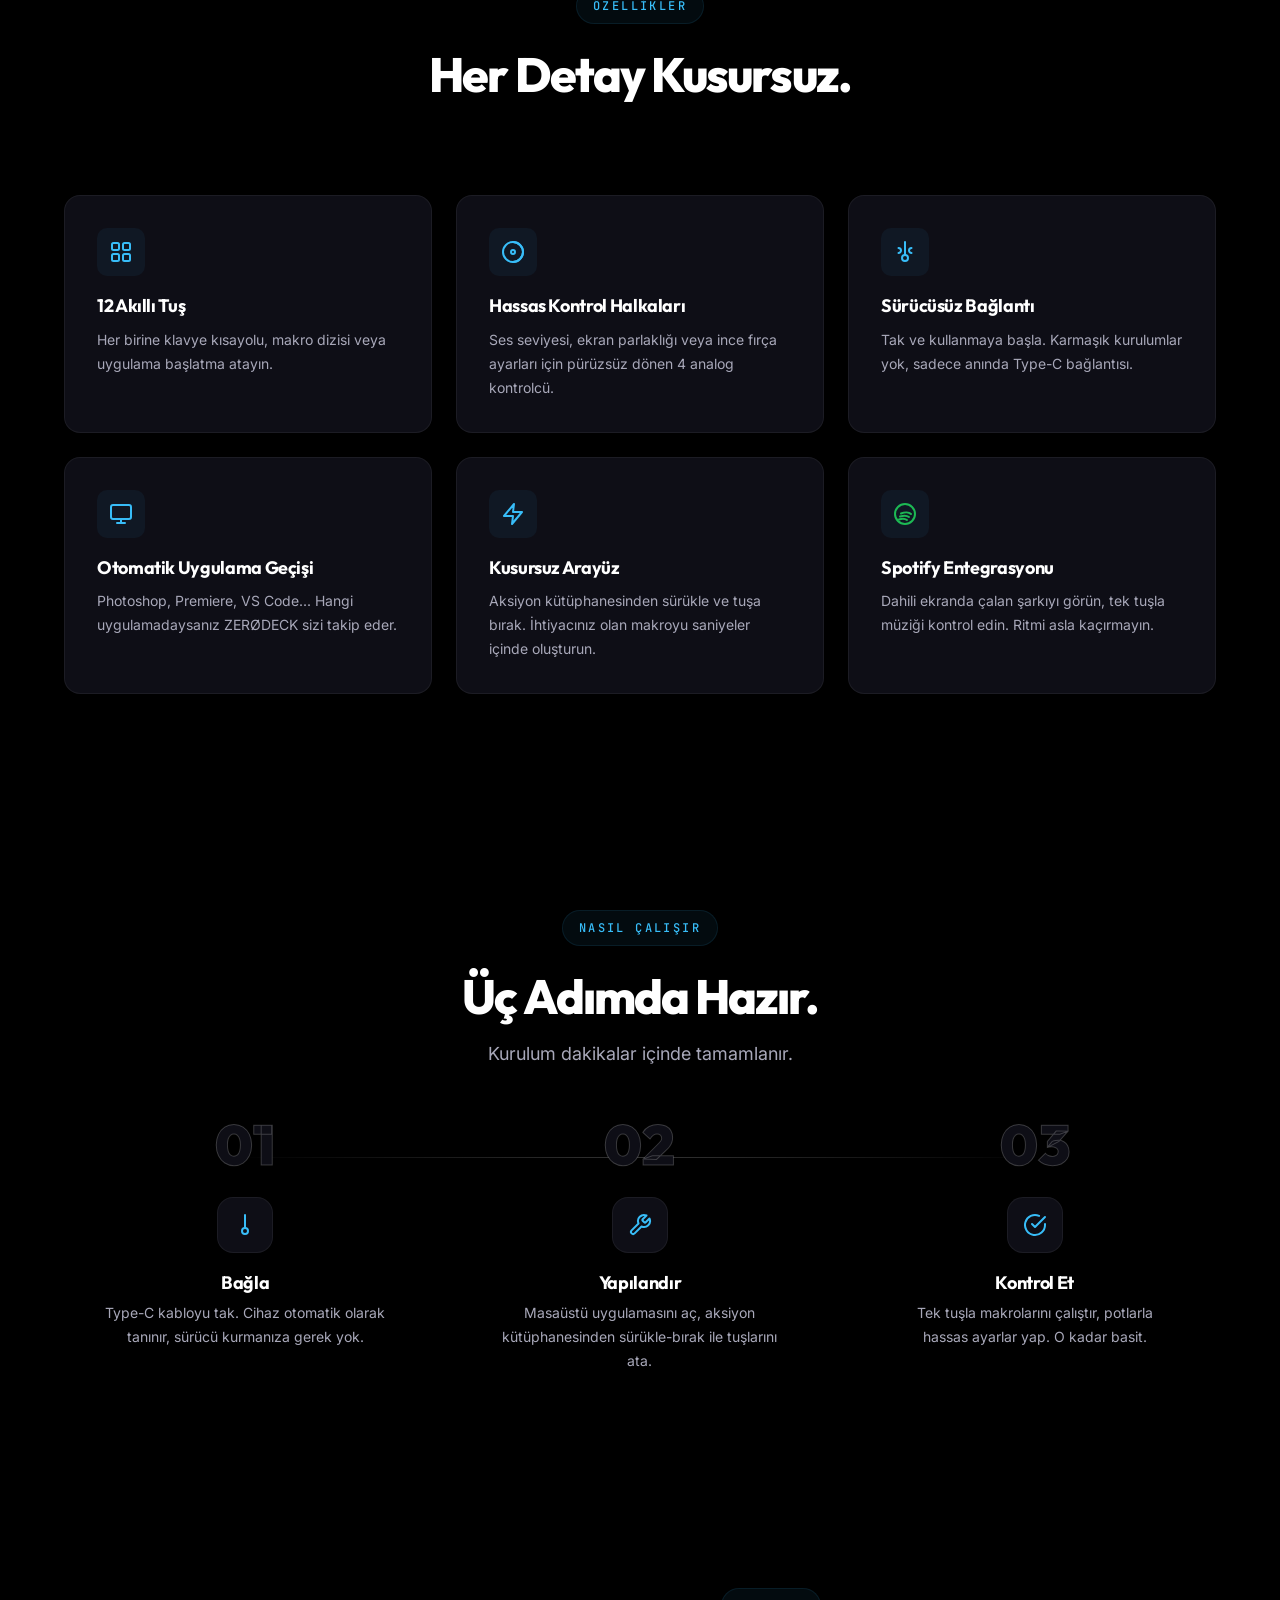
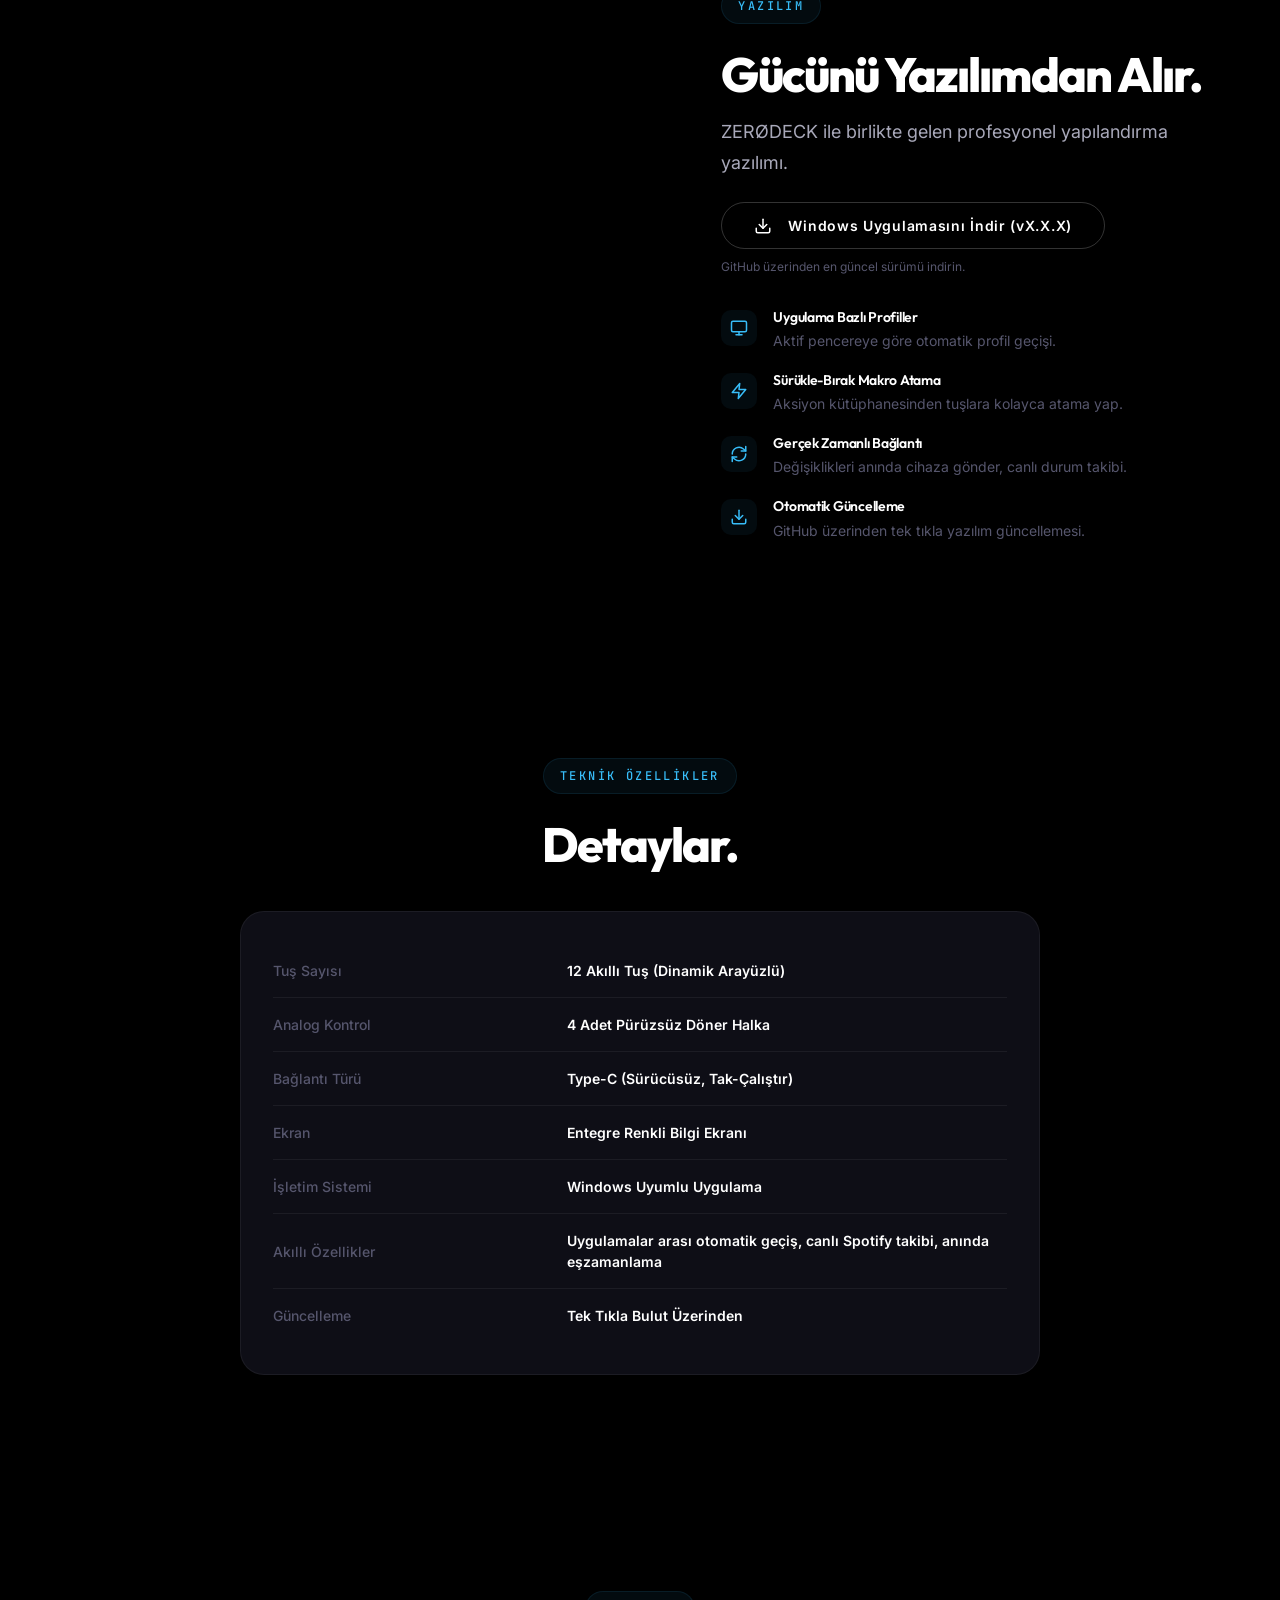
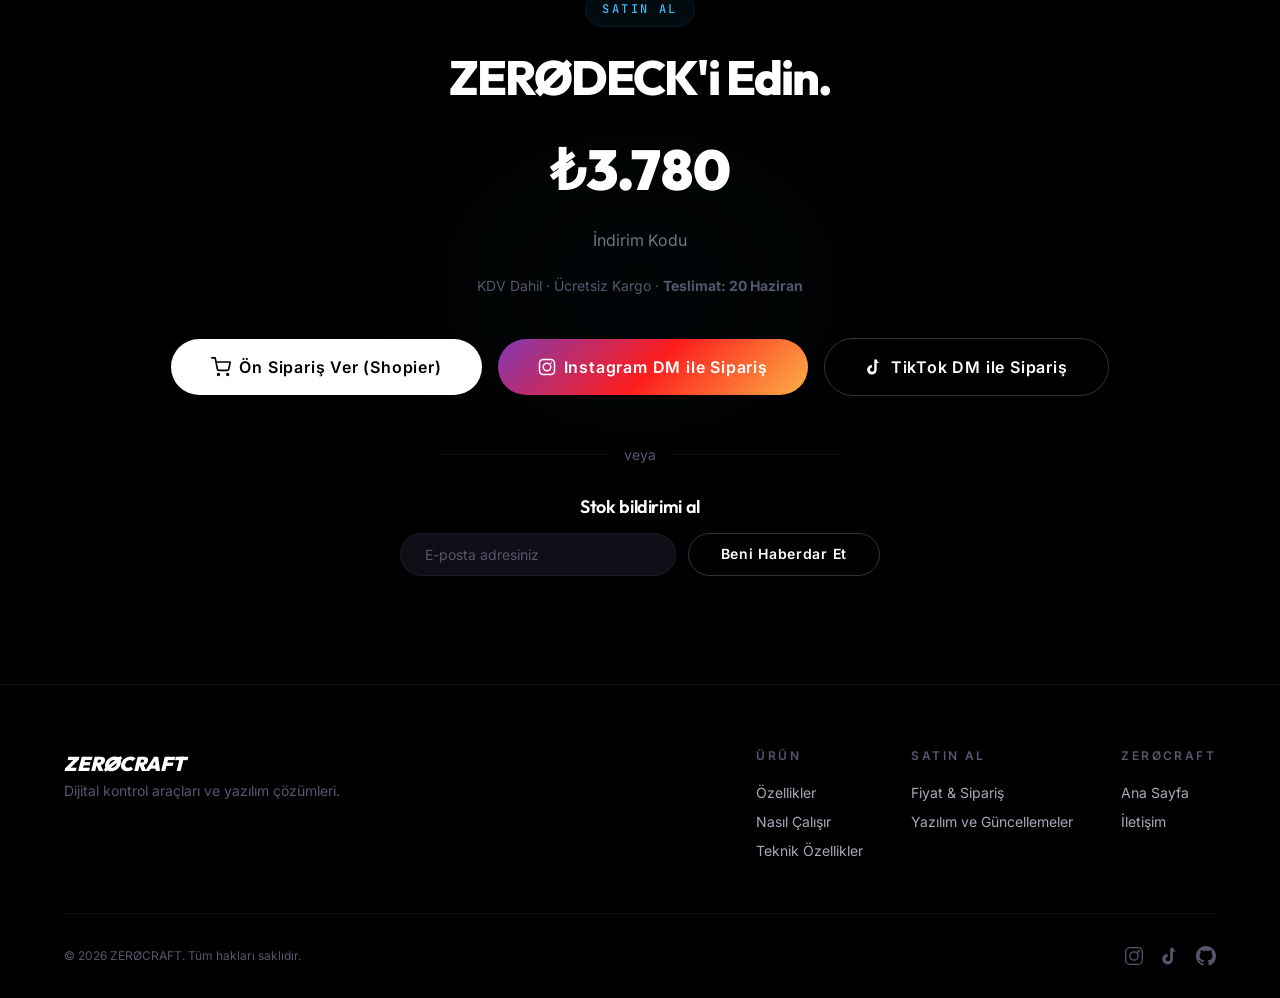
==== commit abbfc6bf: "Update pricing to 3780 (discounted 3024)" ====
--- a/zerodeck.html
+++ b/zerodeck.html
@@ -4,13 +4,13 @@
   <meta charset="UTF-8">
   <meta name="viewport" content="width=device-width, initial-scale=1.0">
   <title>ZERØDECK — Makro Kontrol Cihazı | ZERØCRAFT</title>
-  <meta name="description" content="ZERØDECK — 12 programlanabilir tuş ve 4 analog potansiyometre ile masaüstü iş akışını kontrol et. ₺2.980">
+  <meta name="description" content="ZERØDECK — 12 programlanabilir tuş ve 4 analog potansiyometre ile masaüstü iş akışını kontrol et. ₺3.780">
   <meta name="theme-color" content="#000000">
   <meta property="og:title" content="ZERØDECK — Makro Kontrol Cihazı">
-  <meta property="og:description" content="12 akıllı tuş, hassas kontrol halkaları, kusursuz entegrasyon. ₺2.980">
+  <meta property="og:description" content="12 akıllı tuş, hassas kontrol halkaları, kusursuz entegrasyon. ₺3.780">
   <meta property="og:type" content="product">
   <meta property="og:url" content="https://zerocraft.store/zerodeck">
-  <meta property="product:price:amount" content="2980">
+  <meta property="product:price:amount" content="3780">
   <meta property="product:price:currency" content="TRY">
   <link rel="icon" type="image/png" href="assets/logos/zerodeck-icon.png">
   <link rel="preconnect" href="https://fonts.googleapis.com">
@@ -71,7 +71,7 @@
       </div>
 
       <div class="product-hero-price-block hero-animate hero-animate-5">
-        <span class="product-hero-price price-display">₺2.980</span>
+        <span class="product-hero-price price-display">₺3.780</span>
         <a href="#satin-al" class="btn btn-primary btn-lg" id="hero-buy-btn">Ön Sipariş Ver</a>
         <a href="#ozellikler" class="btn btn-secondary btn-lg" id="hero-details-btn">Detaylar ↓</a>
       </div>
@@ -364,7 +364,7 @@
       <div class="cta-content">
         <span class="section-badge reveal">SATIN AL</span>
         <h2 class="section-title reveal delay-1">ZERØDECK'i Edin.</h2>
-        <div class="cta-price reveal delay-2 price-display">₺2.980</div>
+        <div class="cta-price reveal delay-2 price-display">₺3.780</div>
         
         <div class="discount-wrapper reveal delay-2" style="margin: var(--space-4) auto; max-width: 300px;">
           <input type="text" id="discount-input" class="form-input" placeholder="İndirim Kodu" style="text-align: center; margin-bottom: 8px;">
